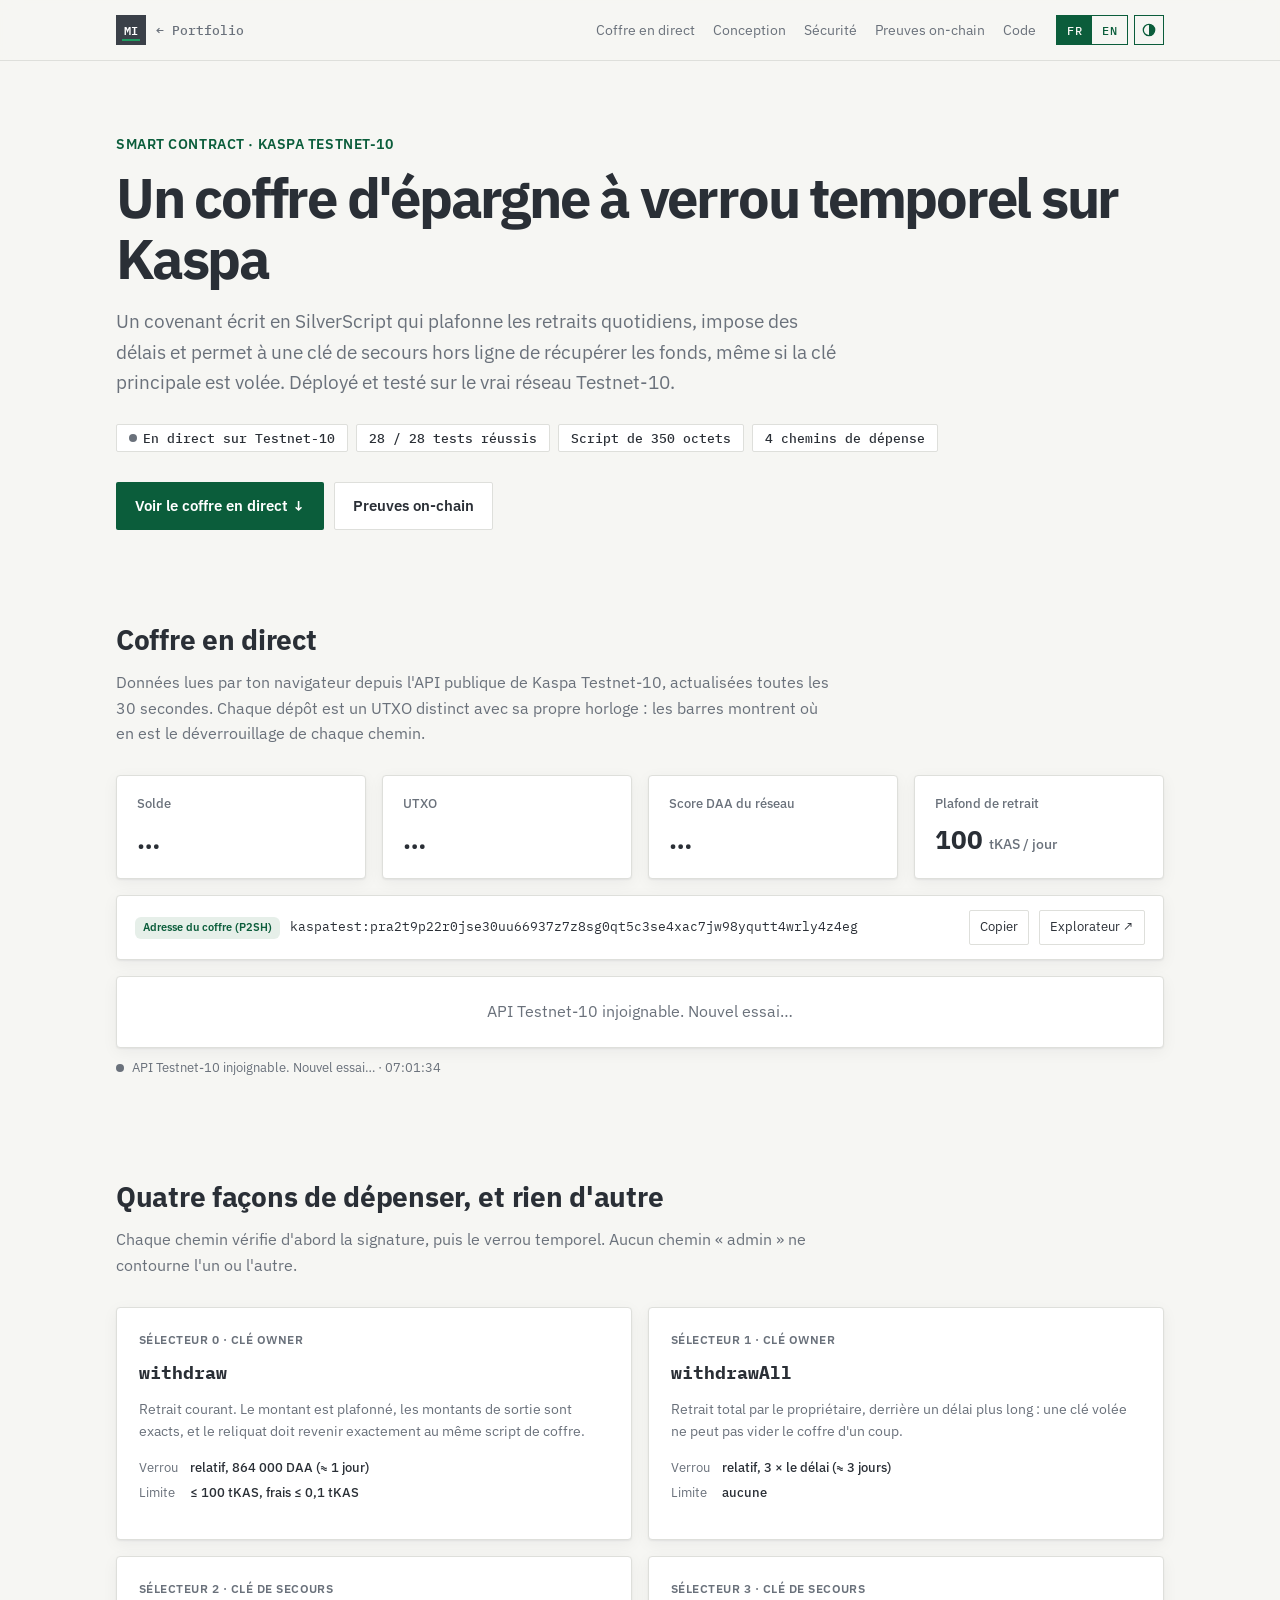
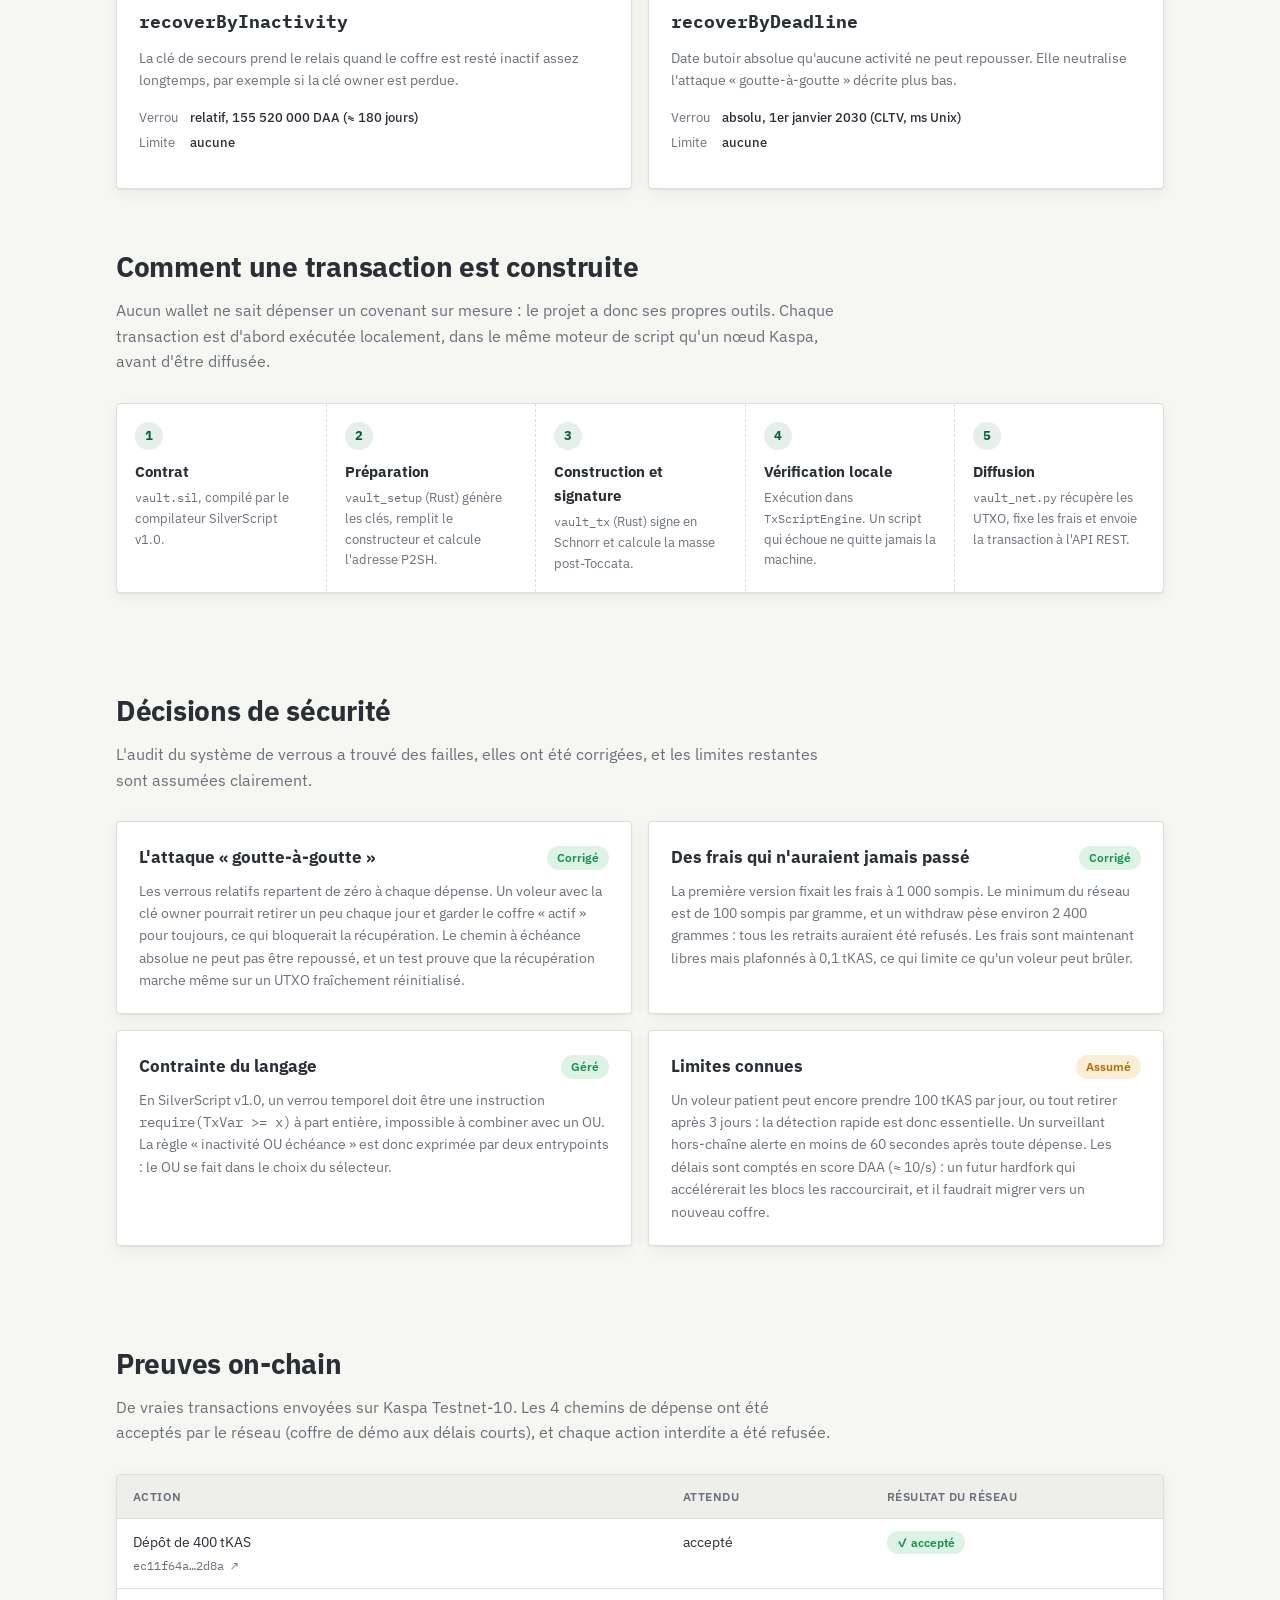
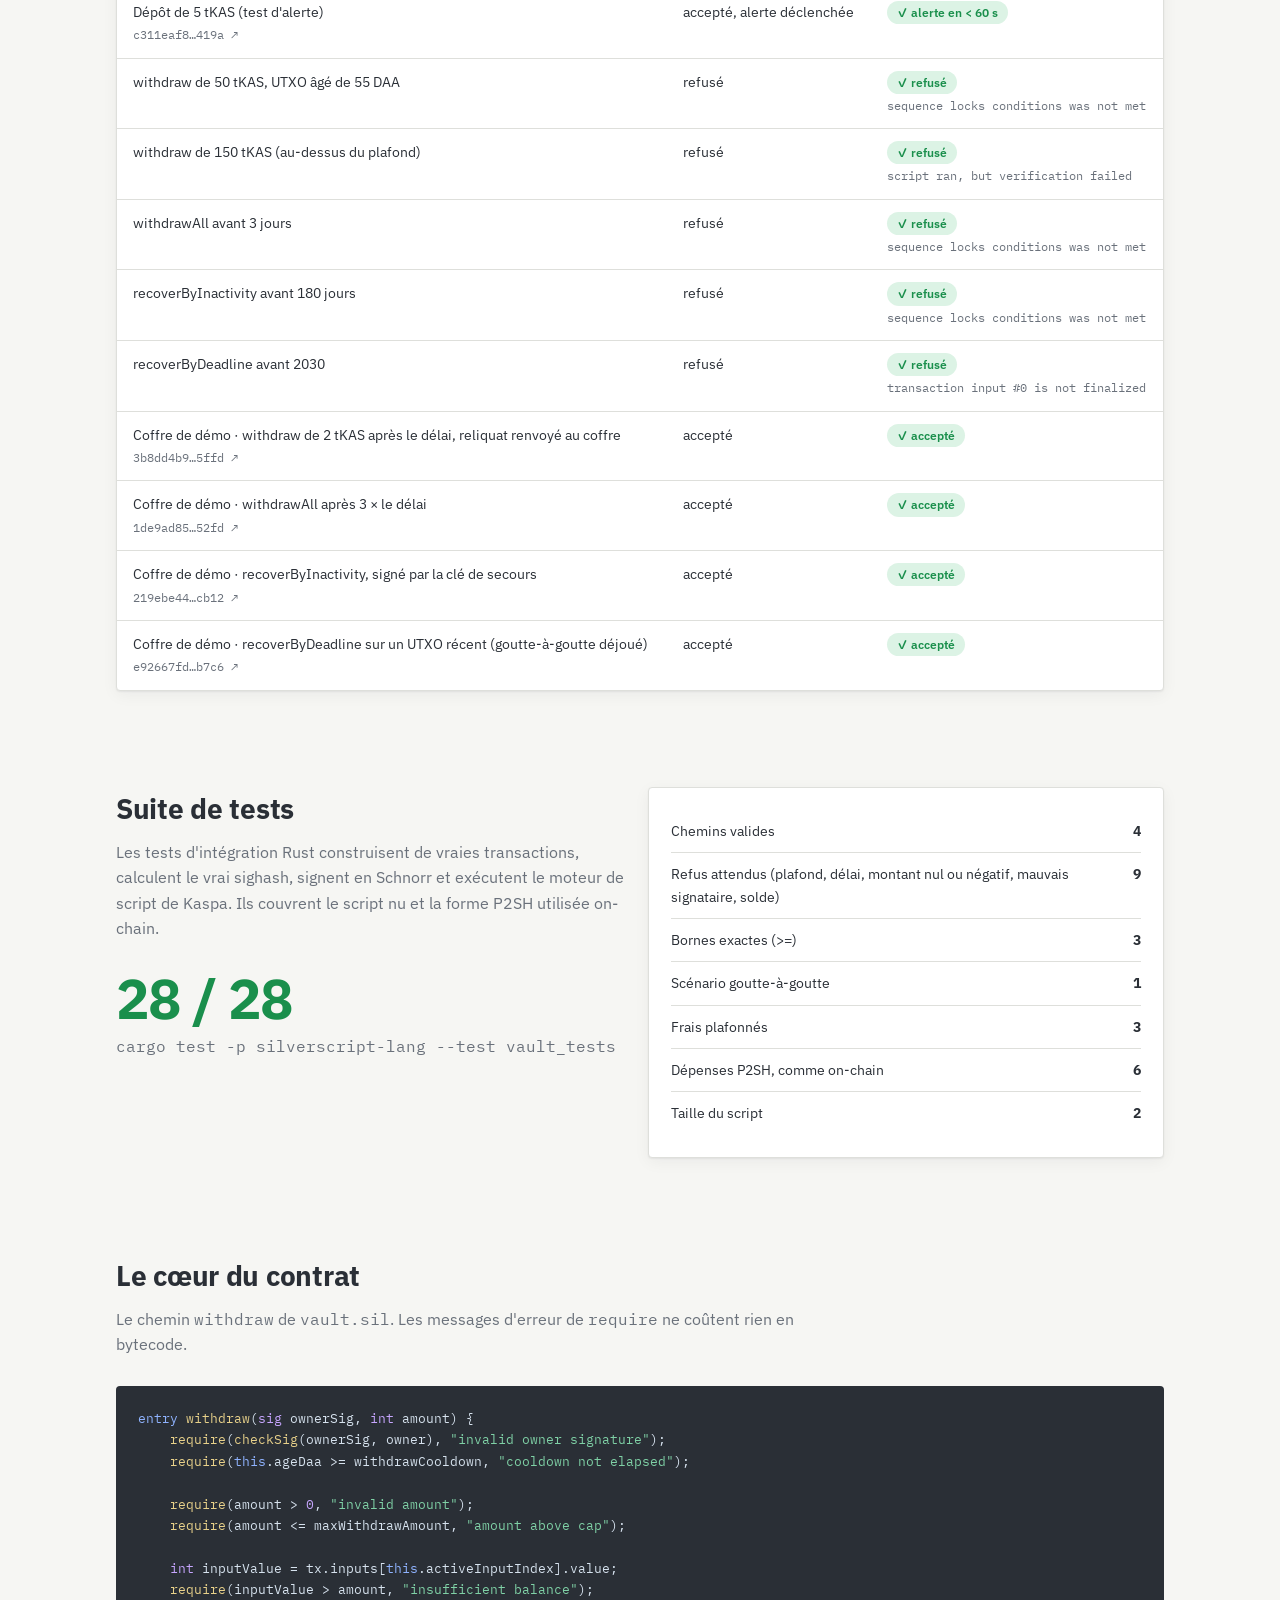
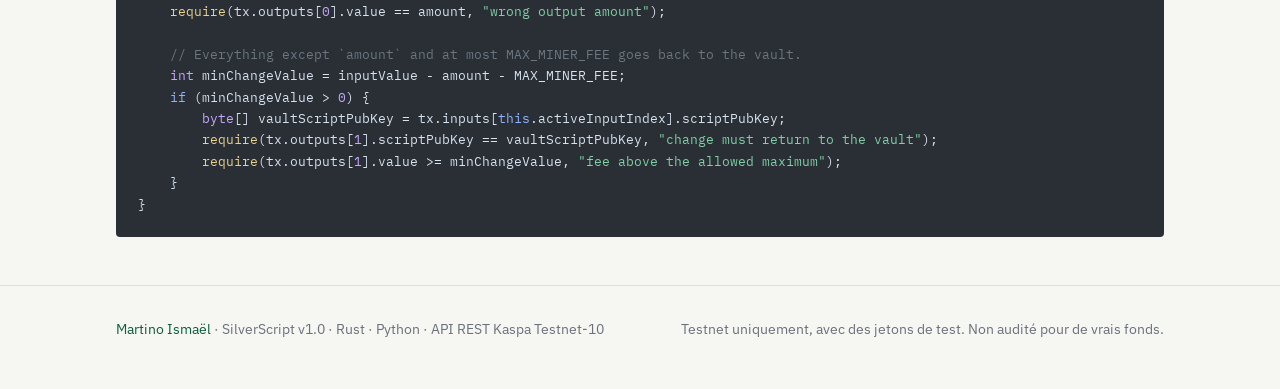
==== projets/kaspa-vault/index.html @ 3b323e24 "Refonte du portfolio : nouveau design, FR/EN, thème clair/sombre, projet Kaspa - Nouvelle identité v" ====
<!doctype html>
<html lang="fr">
<head>
<meta charset="utf-8">
<meta name="viewport" content="width=device-width, initial-scale=1">
<title>Coffre Kaspa à verrou temporel | Martino Ismaël</title>
<meta name="description" content="A time-locked savings vault written in SilverScript, deployed and tested live on Kaspa Testnet-10.">
<link rel="preconnect" href="https://fonts.googleapis.com">
<link rel="preconnect" href="https://fonts.gstatic.com" crossorigin>
<link href="https://fonts.googleapis.com/css2?family=IBM+Plex+Mono:wght@400;500&family=IBM+Plex+Sans:wght@400;500;600;700&display=swap" rel="stylesheet">
<meta name="theme-color" content="#f6f6f3">
<link rel="icon" href="data:image/svg+xml,%3Csvg xmlns='http://www.w3.org/2000/svg' viewBox='0 0 100 100'%3E%3Crect width='100' height='100' fill='%233a4048'/%3E%3Ctext x='50' y='66' font-family='monospace' font-weight='700' font-size='46' fill='%23ffffff' text-anchor='middle'%3EMI%3C/text%3E%3Crect x='22' y='76' width='56' height='6' fill='%234fbf8a'/%3E%3C/svg%3E">
<style>
:root {
  --bg: #f6f6f3;
  --surface: #ffffff;
  --surface-2: #eeeeea;
  --border: #dedfdb;
  --text: #2a2f36;
  --muted: #6a717b;
  --accent: #0b5d3b;
  --accent-soft: #e6efe9;
  --ok: #1a8f4c;
  --ok-soft: #dcf3e5;
  --warn: #b26b00;
  --warn-soft: #fbeed6;
  --bad: #c0392b;
  --bad-soft: #f9e0dd;
  --code-bg: #2a2f36;
  --code-text: #d6e2ee;
  --shadow: 0 1px 2px rgba(16,24,32,.06), 0 4px 16px rgba(16,24,32,.05);
  --radius: 4px;
  color-scheme: light;
}
@media (prefers-color-scheme: dark) {
  :root:not([data-theme="light"]) {
    --bg: #1b1e22;
    --surface: #23272c;
    --surface-2: #2a2f35;
    --border: #33383e;
    --text: #eceae6;
    --muted: #979ea6;
    --accent: #5cc493;
    --accent-soft: #16291f;
    --ok: #4fce85;
    --ok-soft: #133625;
    --warn: #f0b04a;
    --warn-soft: #3a2a10;
    --bad: #f07a6c;
    --bad-soft: #3d1a17;
    --code-bg: #0a0f15;
    --shadow: none;
    color-scheme: dark;
  }
}
:root[data-theme="dark"] {
  --bg: #1b1e22;
  --surface: #23272c;
  --surface-2: #2a2f35;
  --border: #33383e;
  --text: #eceae6;
  --muted: #979ea6;
  --accent: #5cc493;
  --accent-soft: #16291f;
  --ok: #4fce85;
  --ok-soft: #133625;
  --warn: #f0b04a;
  --warn-soft: #3a2a10;
  --bad: #f07a6c;
  --bad-soft: #3d1a17;
  --code-bg: #0a0f15;
  --shadow: none;
  color-scheme: dark;
}

* { box-sizing: border-box; }
html { scroll-behavior: smooth; }
body {
  margin: 0;
  background: var(--bg);
  color: var(--text);
  font: 16px/1.6 "IBM Plex Sans", system-ui, -apple-system, "Segoe UI", sans-serif;
  -webkit-font-smoothing: antialiased;
}
a { color: var(--accent); text-decoration: none; }
a:hover { text-decoration: underline; }
code, pre, .mono { font-family: "IBM Plex Mono", ui-monospace, SFMono-Regular, Menlo, monospace; }
.wrap { max-width: 1080px; margin: 0 auto; padding: 0 16px; }

/* Nav */
nav {
  position: sticky; top: 0; z-index: 10;
  background: color-mix(in srgb, var(--bg) 85%, transparent);
  backdrop-filter: blur(10px);
  border-bottom: 1px solid var(--border);
}
nav .wrap { display: flex; align-items: center; gap: 20px; height: 60px; }
.brand { font-weight: 700; display: flex; align-items: center; gap: 10px; color: var(--text); white-space: nowrap; }
.brand { font-size: 20px; }
.backlink { font: 500 13px "IBM Plex Mono", monospace; color: var(--muted); }
.brand-mark { display: inline-grid; place-items: center; width: 30px; height: 30px; background: #3a4048; color: #fff; font: 600 12px "IBM Plex Mono", monospace; position: relative; }
.brand-mark::after { content: ""; position: absolute; left: 6px; right: 6px; bottom: 4px; height: 2px; background: #1f9d61; }
.navlinks { display: flex; gap: 18px; margin-left: auto; font-size: 14px; }
.navlinks a { color: var(--muted); }
.navlinks a:hover { color: var(--text); text-decoration: none; }
.toggles { display: flex; gap: 6px; }
.btn-ghost {
  border: 1px solid var(--border); background: var(--surface); color: var(--text);
  border-radius: 2px; padding: 6px 10px; font: inherit; font-size: 13px; cursor: pointer;
}
.btn-ghost:hover { border-color: var(--accent); }
.lang-switch { display: inline-flex; border: 1px solid var(--accent); }
.theme-toggle { display: inline-grid; place-items: center; width: 30px; height: 30px; border: 1px solid var(--accent); background: transparent; color: var(--accent); cursor: pointer; }
.theme-toggle:hover { background: var(--accent-soft); }
.lang-switch button { font: 500 12px "IBM Plex Mono", monospace; letter-spacing: .04em; padding: 6px 10px; border: 0; background: transparent; color: var(--accent); cursor: pointer; }
.lang-switch button[aria-pressed="true"] { background: var(--accent); color: var(--bg); }
.lang-switch button:not([aria-pressed="true"]):hover { background: var(--accent-soft); }
@media (max-width: 760px) { .navlinks { display: none; } .toggles { margin-left: auto; } }

/* Hero */
.hero { padding: 72px 0 40px; }
.eyebrow { color: var(--accent); font-weight: 600; font-size: 14px; letter-spacing: .04em; text-transform: uppercase; }
h1, h2, h3, h4, .brand, .stat .value, .bigscore { font-family: "IBM Plex Sans", sans-serif; }
h1 { font-size: clamp(34px, 6vw, 56px); line-height: 1.08; margin: 12px 0 18px; letter-spacing: -.04em; }
.lede { font-size: 19px; color: var(--muted); max-width: 720px; margin: 0; }
.badges { display: flex; flex-wrap: wrap; gap: 8px; margin: 26px 0 30px; }
.badge {
  display: inline-flex; align-items: center; gap: 6px;
  border: 1px solid var(--border); background: var(--surface);
  border-radius: 2px; padding: 5px 12px; font: 500 12.5px "IBM Plex Mono", monospace;
}
.dot { width: 8px; height: 8px; border-radius: 50%; background: var(--muted); }
.dot.live { background: var(--ok); box-shadow: 0 0 0 0 var(--ok); animation: pulse 2s infinite; }
@keyframes pulse { 0% { box-shadow: 0 0 0 0 color-mix(in srgb, var(--ok) 60%, transparent); } 100% { box-shadow: 0 0 0 8px transparent; } }
@media (prefers-reduced-motion: reduce) { .dot.live { animation: none; } html { scroll-behavior: auto; } }
.cta { display: flex; flex-wrap: wrap; gap: 10px; }
.btn {
  display: inline-flex; align-items: center; gap: 8px; border-radius: 2px; padding: 11px 18px;
  font-weight: 600; font-size: 15px; border: 1px solid transparent;
}
.btn.primary { background: var(--accent); color: #fff; }
:root[data-theme="dark"] .btn.primary { color: #06140d; }
@media (prefers-color-scheme: dark) { :root:not([data-theme="light"]) .btn.primary { color: #06140d; } }
.btn.secondary { border-color: var(--border); background: var(--surface); color: var(--text); }
.btn:hover { text-decoration: none; filter: brightness(1.05); }

/* Sections */
section { padding: 48px 0; }
h2 { font-size: 28px; letter-spacing: -.01em; margin: 0 0 8px; }
.sub { color: var(--muted); margin: 0 0 28px; max-width: 720px; }
.card { background: var(--surface); border: 1px solid var(--border); border-radius: var(--radius); box-shadow: var(--shadow); }
.grid { display: grid; gap: 16px; }
.g4 { grid-template-columns: repeat(4, 1fr); }
.g2 { grid-template-columns: repeat(2, 1fr); }
@media (max-width: 900px) { .g4 { grid-template-columns: repeat(2, 1fr); } }
@media (max-width: 600px) { .g4, .g2 { grid-template-columns: 1fr; } }

/* Live */
.stat { padding: 18px 20px; }
.stat .label { color: var(--muted); font-size: 13px; font-weight: 500; }
.stat .value { font-size: 26px; font-weight: 700; margin-top: 4px; font-variant-numeric: tabular-nums; }
.stat .value small { font-size: 14px; color: var(--muted); font-weight: 500; }
.addr {
  display: flex; align-items: center; gap: 10px; flex-wrap: wrap;
  padding: 14px 18px; margin: 16px 0;
}
.addr .mono { font-size: 13px; word-break: break-all; flex: 1 1 320px; }
.status-line { display: flex; align-items: center; gap: 8px; color: var(--muted); font-size: 13px; margin-top: 10px; }
.utxo { padding: 20px; margin-top: 16px; }
.utxo-head { display: flex; justify-content: space-between; gap: 12px; flex-wrap: wrap; margin-bottom: 14px; }
.utxo-head .amt { font-size: 20px; font-weight: 700; }
.utxo-head .id { font-size: 12px; color: var(--muted); word-break: break-all; }
.lock { display: grid; grid-template-columns: 180px 1fr 150px; gap: 12px; align-items: center; padding: 8px 0; border-top: 1px solid var(--border); font-size: 14px; }
.lock:first-of-type { border-top: 0; }
.lock .name { font-weight: 600; }
.lock .name span { display: block; font-weight: 400; color: var(--muted); font-size: 12px; }
.bar { height: 8px; background: var(--surface-2); border-radius: 999px; overflow: hidden; }
.bar > i { display: block; height: 100%; background: var(--accent); border-radius: 999px; transition: width .6s ease; }
.bar > i.done { background: var(--ok); }
.lock .eta { text-align: right; font-variant-numeric: tabular-nums; }
.pill { display: inline-block; font-size: 12px; font-weight: 600; border-radius: 999px; padding: 2px 10px; }
.pill.ok { background: var(--ok-soft); color: var(--ok); }
.pill.wait { background: var(--warn-soft); color: var(--warn); }
.pill.bad { background: var(--bad-soft); color: var(--bad); }
@media (max-width: 640px) {
  .lock { grid-template-columns: 1fr auto; }
  .lock .bar { grid-column: 1 / -1; grid-row: 2; }
}
.empty, .error { padding: 22px; text-align: center; color: var(--muted); }

/* Paths */
.path { padding: 22px; display: flex; flex-direction: column; gap: 10px; }
.path .sel { font-size: 12px; color: var(--muted); font-weight: 600; letter-spacing: .04em; text-transform: uppercase; }
.path h3 { margin: 0; font-size: 18px; font-family: "IBM Plex Mono", monospace; }
.path p { margin: 0; color: var(--muted); font-size: 14px; }
.kv { display: grid; grid-template-columns: auto 1fr; gap: 4px 12px; font-size: 13px; margin-top: 6px; }
.kv dt { color: var(--muted); }
.kv dd { margin: 0; font-weight: 500; }
.tag { display: inline-block; font-size: 11px; font-weight: 600; padding: 2px 8px; border-radius: 6px; background: var(--accent-soft); color: var(--accent); }

/* Flow */
.flow { display: grid; grid-template-columns: repeat(5, 1fr); gap: 0; }
.step { padding: 18px; position: relative; }
.step + .step { border-left: 1px dashed var(--border); }
.step .n { width: 28px; height: 28px; border-radius: 50%; background: var(--accent-soft); color: var(--accent); display: grid; place-items: center; font-weight: 700; font-size: 13px; margin-bottom: 10px; }
.step h4 { margin: 0 0 4px; font-size: 15px; }
.step p { margin: 0; font-size: 13px; color: var(--muted); }
.step code { font-size: 12px; }
@media (max-width: 900px) {
  .flow { grid-template-columns: 1fr; }
  .step + .step { border-left: 0; border-top: 1px dashed var(--border); }
}

/* Security */
.sec { padding: 22px; }
.sec h3 { margin: 0 0 8px; font-size: 17px; display: flex; align-items: center; gap: 8px; }
.sec p { margin: 0; color: var(--muted); font-size: 14px; }
.sec .pill { margin-left: auto; }

/* Evidence */
.tablewrap { overflow-x: auto; }
table { width: 100%; border-collapse: collapse; font-size: 14px; }
th, td { text-align: left; padding: 12px 16px; border-bottom: 1px solid var(--border); vertical-align: top; }
th { color: var(--muted); font-weight: 600; font-size: 12px; text-transform: uppercase; letter-spacing: .04em; background: var(--surface-2); }
tr:last-child td { border-bottom: 0; }
td .mono { font-size: 12px; color: var(--muted); }

/* Tests */
.tests { padding: 22px; }
.testrow { display: grid; grid-template-columns: 1fr auto; gap: 10px; padding: 10px 0; border-top: 1px solid var(--border); font-size: 14px; }
.testrow:first-child { border-top: 0; }
.testrow b { font-variant-numeric: tabular-nums; }
.bigscore { font-size: 56px; font-weight: 700; letter-spacing: -.03em; color: var(--ok); line-height: 1; }

/* Code */
pre {
  margin: 0; background: var(--code-bg); color: var(--code-text); border-radius: var(--radius);
  padding: 22px; overflow-x: auto; font-size: 13px; line-height: 1.65;
}
.k { color: #8fb3ff; } .f { color: #e8d18a; } .s { color: #7fd1a6; } .c { color: #6b7680; } .t { color: #c7a6ff; }

footer { border-top: 1px solid var(--border); padding: 32px 0 48px; color: var(--muted); font-size: 14px; }
footer .wrap { display: flex; justify-content: space-between; gap: 16px; flex-wrap: wrap; }
</style>
</head>
<body>

<nav>
  <div class="wrap">
    <a class="brand" href="../../index.html#projets"><span class="brand-mark" aria-hidden="true">MI</span> <small class="backlink" data-i18n="nav.back">← Portfolio</small></a>
    <div class="navlinks">
      <a href="#live" data-i18n="nav.live">Live vault</a>
      <a href="#design" data-i18n="nav.design">Design</a>
      <a href="#security" data-i18n="nav.security">Security</a>
      <a href="#evidence" data-i18n="nav.evidence">On-chain proof</a>
      <a href="#code" data-i18n="nav.code">Code</a>
    </div>
    <div class="toggles">
      <div class="lang-switch" role="group" aria-label="Langue / Language"><button type="button" data-lang="fr" aria-pressed="true">FR</button><button type="button" data-lang="en" aria-pressed="false">EN</button></div>
      <button class="theme-toggle" id="themeBtn" type="button" aria-label="Thème clair / sombre · Light / dark theme" aria-pressed="false"><svg width="14" height="14" viewBox="0 0 16 16" aria-hidden="true"><circle cx="8" cy="8" r="6.5" fill="none" stroke="currentColor" stroke-width="1.5"/><path d="M8 1.5a6.5 6.5 0 0 1 0 13z" fill="currentColor"/></svg></button>
    </div>
  </div>
</nav>

<header class="hero" id="top">
  <div class="wrap">
    <div class="eyebrow" data-i18n="hero.eyebrow">Smart contract · Kaspa Testnet-10</div>
    <h1 data-i18n="hero.title">A time-locked savings vault on Kaspa</h1>
    <p class="lede" data-i18n="hero.lede">A covenant written in SilverScript that caps daily withdrawals, enforces cooldowns, and gives a cold backup key a way to recover funds, even if the main key is stolen. Deployed and tested against the real Testnet-10 network.</p>
    <div class="badges">
      <span class="badge"><span class="dot live" id="heroDot"></span><span data-i18n="badge.live">Live on Testnet-10</span></span>
      <span class="badge"><span data-i18n="badge.tests">28 / 28 tests passing</span></span>
      <span class="badge"><span data-i18n="badge.size">350-byte script</span></span>
      <span class="badge"><span data-i18n="badge.paths">4 spending paths</span></span>
    </div>
    <div class="cta">
      <a class="btn primary" href="#live" data-i18n="cta.live">See the live vault ↓</a>
      <a class="btn secondary" href="#evidence" data-i18n="cta.proof">On-chain proof</a>
    </div>
  </div>
</header>

<section id="live">
  <div class="wrap">
    <h2 data-i18n="live.title">Live vault</h2>
    <p class="sub" data-i18n="live.sub">Read directly from the Kaspa Testnet-10 public API in your browser, refreshed every 30 seconds. Each deposit is its own UTXO with its own clock: the progress bars show how close each spending path is to unlocking.</p>

    <div class="grid g4">
      <div class="card stat"><div class="label" data-i18n="stat.balance">Balance</div><div class="value" id="sBalance">…</div></div>
      <div class="card stat"><div class="label" data-i18n="stat.utxos">UTXOs</div><div class="value" id="sUtxos">…</div></div>
      <div class="card stat"><div class="label" data-i18n="stat.daa">Network DAA score</div><div class="value" id="sDaa">…</div></div>
      <div class="card stat"><div class="label" data-i18n="stat.cap">Withdraw cap</div><div class="value">100 <small>tKAS / <span data-i18n="unit.day">day</span></small></div></div>
    </div>

    <div class="card addr">
      <span class="tag" data-i18n="addr.tag">Vault address (P2SH)</span>
      <span class="mono" id="vaultAddr"></span>
      <button class="btn-ghost" id="copyBtn" type="button" data-i18n="addr.copy">Copy</button>
      <a class="btn-ghost" id="explorerLink" target="_blank" rel="noopener" data-i18n="addr.explorer">Explorer ↗</a>
    </div>

    <div id="utxoList"></div>
    <div class="status-line"><span class="dot" id="statusDot"></span><span id="statusText">…</span></div>
  </div>
</section>

<section id="design">
  <div class="wrap">
    <h2 data-i18n="paths.title">Four ways to spend, and nothing else</h2>
    <p class="sub" data-i18n="paths.sub">Every path checks its signature first, then its time lock. There is no admin path that skips either one.</p>
    <div class="grid g2">
      <div class="card path">
        <div class="sel"><span data-i18n="sel">selector</span> 0 · <span data-i18n="who.owner">owner key</span></div>
        <h3>withdraw</h3>
        <p data-i18n="p0.desc">Everyday withdrawal. The amount is capped, exact output amounts are enforced, and the change must return to the exact same vault script.</p>
        <dl class="kv">
          <dt data-i18n="kv.lock">Lock</dt><dd><span data-i18n="p0.lock">relative, 864,000 DAA (≈ 1 day)</span></dd>
          <dt data-i18n="kv.limit">Limit</dt><dd><span data-i18n="p0.limit">≤ 100 tKAS, miner fee ≤ 0.1 tKAS</span></dd>
        </dl>
      </div>
      <div class="card path">
        <div class="sel"><span data-i18n="sel">selector</span> 1 · <span data-i18n="who.owner">owner key</span></div>
        <h3>withdrawAll</h3>
        <p data-i18n="p1.desc">Full sweep by the owner, behind a longer guard delay, so a stolen key cannot drain the vault instantly.</p>
        <dl class="kv">
          <dt data-i18n="kv.lock">Lock</dt><dd><span data-i18n="p1.lock">relative, 3 × cooldown (≈ 3 days)</span></dd>
          <dt data-i18n="kv.limit">Limit</dt><dd><span data-i18n="p1.limit">none</span></dd>
        </dl>
      </div>
      <div class="card path">
        <div class="sel"><span data-i18n="sel">selector</span> 2 · <span data-i18n="who.recovery">recovery key</span></div>
        <h3>recoverByInactivity</h3>
        <p data-i18n="p2.desc">The cold backup key takes over once the vault has been idle long enough, which covers a lost owner key.</p>
        <dl class="kv">
          <dt data-i18n="kv.lock">Lock</dt><dd><span data-i18n="p2.lock">relative, 155,520,000 DAA (≈ 180 days)</span></dd>
          <dt data-i18n="kv.limit">Limit</dt><dd><span data-i18n="p1.limit">none</span></dd>
        </dl>
      </div>
      <div class="card path">
        <div class="sel"><span data-i18n="sel">selector</span> 3 · <span data-i18n="who.recovery">recovery key</span></div>
        <h3>recoverByDeadline</h3>
        <p data-i18n="p3.desc">Absolute fallback date that no amount of activity can push back. It closes the "drip" attack described below.</p>
        <dl class="kv">
          <dt data-i18n="kv.lock">Lock</dt><dd><span data-i18n="p3.lock">absolute, 1 Jan 2030 (CLTV, Unix ms)</span></dd>
          <dt data-i18n="kv.limit">Limit</dt><dd><span data-i18n="p1.limit">none</span></dd>
        </dl>
      </div>
    </div>

    <h2 style="margin-top:56px" data-i18n="flow.title">How a transaction is made</h2>
    <p class="sub" data-i18n="flow.sub">No wallet can spend a custom covenant, so the project ships its own tool chain. Every transaction is executed locally in the same script engine as a Kaspa node before it is broadcast.</p>
    <div class="card flow">
      <div class="step"><div class="n">1</div><h4 data-i18n="f1.t">Contract</h4><p data-i18n="f1.d"><code>vault.sil</code>, compiled by the SilverScript v1.0 compiler.</p></div>
      <div class="step"><div class="n">2</div><h4 data-i18n="f2.t">Setup</h4><p data-i18n="f2.d"><code>vault_setup</code> (Rust) generates keys, fills the constructor, and derives the P2SH address.</p></div>
      <div class="step"><div class="n">3</div><h4 data-i18n="f3.t">Build &amp; sign</h4><p data-i18n="f3.d"><code>vault_tx</code> (Rust) signs with Schnorr and computes the post-Toccata mass.</p></div>
      <div class="step"><div class="n">4</div><h4 data-i18n="f4.t">Local check</h4><p data-i18n="f4.d">Runs in <code>TxScriptEngine</code>. A failing script never leaves the machine.</p></div>
      <div class="step"><div class="n">5</div><h4 data-i18n="f5.t">Broadcast</h4><p data-i18n="f5.d"><code>vault_net.py</code> fetches UTXOs, sets the fee, and submits to the REST API.</p></div>
    </div>
  </div>
</section>

<section id="security">
  <div class="wrap">
    <h2 data-i18n="sec.title">Security decisions</h2>
    <p class="sub" data-i18n="sec.sub">An audit of the time-lock design found issues and fixed them, and the limits that remain are stated plainly.</p>
    <div class="grid g2">
      <div class="card sec">
        <h3><span data-i18n="s1.t">The "drip" attack</span> <span class="pill ok" data-i18n="pill.fixed">Fixed</span></h3>
        <p data-i18n="s1.d">Relative locks reset on every spend. A thief with the owner key could withdraw a little every day and keep the vault "active" forever, which would block recovery. The absolute-deadline path cannot be pushed back, and a test proves recovery still works on a freshly reset UTXO.</p>
      </div>
      <div class="card sec">
        <h3><span data-i18n="s2.t">Fee that would never relay</span> <span class="pill ok" data-i18n="pill.fixed">Fixed</span></h3>
        <p data-i18n="s2.d">The first version hard-coded a 1,000-sompi fee. The network minimum is 100 sompi per gram, and a withdraw weighs about 2,400 grams, so every withdraw would have been rejected. Fees are now free but capped at 0.1 tKAS, which bounds what a thief can burn.</p>
      </div>
      <div class="card sec">
        <h3><span data-i18n="s3.t">Language constraint</span> <span class="pill ok" data-i18n="pill.handled">Handled</span></h3>
        <p data-i18n="s3.d">In SilverScript v1.0, a time lock must be its own <code>require(TxVar &gt;= x)</code> statement and cannot be OR-ed. The "inactivity OR deadline" rule is therefore expressed as two entrypoints, and the OR happens in the choice of selector.</p>
      </div>
      <div class="card sec">
        <h3><span data-i18n="s4.t">Known limits</span> <span class="pill wait" data-i18n="pill.accepted">Accepted</span></h3>
        <p data-i18n="s4.d">A patient thief can still take 100 tKAS a day or sweep after 3 days, so fast detection matters. An off-chain watcher raises an alert within 60 seconds of any spend. Delays are counted in DAA score (≈ 10/s), so a future block-rate hard fork would shorten them and require migrating to a new vault.</p>
      </div>
    </div>
  </div>
</section>

<section id="evidence">
  <div class="wrap">
    <h2 data-i18n="ev.title">On-chain proof</h2>
    <p class="sub" data-i18n="ev.sub">Real transactions sent to Kaspa Testnet-10. The rejections matter as much as the successes: they show the network enforcing the vault's rules.</p>
    <div class="card tablewrap">
      <table>
        <thead><tr><th data-i18n="ev.h1">Action</th><th data-i18n="ev.h2">Expected</th><th data-i18n="ev.h3">Network result</th></tr></thead>
        <tbody>
          <tr>
            <td><span data-i18n="ev.r1">Deposit 400 tKAS</span><br><a class="mono" target="_blank" rel="noopener" href="https://tn10.kaspa.stream/transactions/ec11f64aa94d8c7813d575d168cc4efb88f19963708c9d517f74e6628e422d8a">ec11f64a…2d8a ↗</a></td>
            <td data-i18n="ev.accepted">accepted</td>
            <td><span class="pill ok">✓ <span data-i18n="ev.accepted">accepted</span></span></td>
          </tr>
          <tr>
            <td><span data-i18n="ev.r2">Deposit 5 tKAS (alert test)</span><br><a class="mono" target="_blank" rel="noopener" href="https://tn10.kaspa.stream/transactions/c311eaf8030863996c4b094787572b348140c1566d546dbbd45d5fa71084419a">c311eaf8…419a ↗</a></td>
            <td data-i18n="ev.accepted2">accepted, alert fired</td>
            <td><span class="pill ok">✓ <span data-i18n="ev.alert">alert in &lt; 60 s</span></span></td>
          </tr>
          <tr>
            <td data-i18n="ev.r3">withdraw 50 tKAS, UTXO 55 DAA old</td>
            <td data-i18n="ev.rejected">rejected</td>
            <td><span class="pill ok">✓ <span data-i18n="ev.rejected">rejected</span></span><br><span class="mono">sequence locks conditions was not met</span></td>
          </tr>
          <tr>
            <td data-i18n="ev.r4">withdraw 150 tKAS (over the cap)</td>
            <td data-i18n="ev.rejected">rejected</td>
            <td><span class="pill ok">✓ <span data-i18n="ev.rejected">rejected</span></span><br><span class="mono">script ran, but verification failed</span></td>
          </tr>
          <tr>
            <td data-i18n="ev.r5">withdrawAll before 3 days</td>
            <td data-i18n="ev.rejected">rejected</td>
            <td><span class="pill ok">✓ <span data-i18n="ev.rejected">rejected</span></span><br><span class="mono">sequence locks conditions was not met</span></td>
          </tr>
          <tr>
            <td data-i18n="ev.r6">recoverByInactivity before 180 days</td>
            <td data-i18n="ev.rejected">rejected</td>
            <td><span class="pill ok">✓ <span data-i18n="ev.rejected">rejected</span></span><br><span class="mono">sequence locks conditions was not met</span></td>
          </tr>
          <tr>
            <td data-i18n="ev.r7">recoverByDeadline before 2030</td>
            <td data-i18n="ev.rejected">rejected</td>
            <td><span class="pill ok">✓ <span data-i18n="ev.rejected">rejected</span></span><br><span class="mono">transaction input #0 is not finalized</span></td>
          </tr>
          <tr>
            <td><span data-i18n="ev.d1"></span><br><a class="mono" target="_blank" rel="noopener" href="https://tn10.kaspa.stream/transactions/3b8dd4b924e9986e83d181aa0c7beeaf778a07c18ac20a4abc00cf1a767a5ffd">3b8dd4b9…5ffd ↗</a></td>
            <td data-i18n="ev.accepted">accepted</td>
            <td><span class="pill ok">✓ <span data-i18n="ev.accepted">accepted</span></span></td>
          </tr>
          <tr>
            <td><span data-i18n="ev.d2"></span><br><a class="mono" target="_blank" rel="noopener" href="https://tn10.kaspa.stream/transactions/1de9ad851851e99c75f1a7bb489a35fcb44cbff56b322624d030e33cb1af52fd">1de9ad85…52fd ↗</a></td>
            <td data-i18n="ev.accepted">accepted</td>
            <td><span class="pill ok">✓ <span data-i18n="ev.accepted">accepted</span></span></td>
          </tr>
          <tr>
            <td><span data-i18n="ev.d3"></span><br><a class="mono" target="_blank" rel="noopener" href="https://tn10.kaspa.stream/transactions/219ebe44008cd37c73c9e579e284e402f9afa110088d30c1fc9d5a630c32cb12">219ebe44…cb12 ↗</a></td>
            <td data-i18n="ev.accepted">accepted</td>
            <td><span class="pill ok">✓ <span data-i18n="ev.accepted">accepted</span></span></td>
          </tr>
          <tr>
            <td><span data-i18n="ev.d4"></span><br><a class="mono" target="_blank" rel="noopener" href="https://tn10.kaspa.stream/transactions/e92667fd9a7eb4cb2d682f039897c1548f51433ff75932c0f9bbf3d31a68b7c6">e92667fd…b7c6 ↗</a></td>
            <td data-i18n="ev.accepted">accepted</td>
            <td><span class="pill ok">✓ <span data-i18n="ev.accepted">accepted</span></span></td>
          </tr>
        </tbody>
      </table>
    </div>
  </div>
</section>

<section id="tests">
  <div class="wrap">
    <div class="grid g2">
      <div>
        <h2 data-i18n="t.title">Test suite</h2>
        <p class="sub" data-i18n="t.sub">Rust integration tests build real transactions, compute the real sighash, sign with Schnorr, and run Kaspa's script engine. They cover both the bare script and the P2SH form used on-chain.</p>
        <div class="bigscore">28 / 28</div>
        <p class="sub" style="margin-top:8px"><code>cargo test -p silverscript-lang --test vault_tests</code></p>
      </div>
      <div class="card tests">
        <div class="testrow"><span data-i18n="t.r1">Valid paths</span><b>4</b></div>
        <div class="testrow"><span data-i18n="t.r2">Expected rejections (cap, cooldown, zero/negative amount, wrong signer, balance)</span><b>9</b></div>
        <div class="testrow"><span data-i18n="t.r3">Exact boundaries (&gt;=)</span><b>3</b></div>
        <div class="testrow"><span data-i18n="t.r4">Drip-attack scenario</span><b>1</b></div>
        <div class="testrow"><span data-i18n="t.r5">Capped miner fee</span><b>3</b></div>
        <div class="testrow"><span data-i18n="t.r6">P2SH spends, as on-chain</span><b>6</b></div>
        <div class="testrow"><span data-i18n="t.r7">Script size</span><b>2</b></div>
      </div>
    </div>
  </div>
</section>

<section id="code">
  <div class="wrap">
    <h2 data-i18n="c.title">The core of the contract</h2>
    <p class="sub" data-i18n="c.sub">The <code>withdraw</code> path from <code>vault.sil</code>. Error messages in <code>require</code> cost nothing in bytecode.</p>
<pre><span class="k">entry</span> <span class="f">withdraw</span>(<span class="t">sig</span> ownerSig, <span class="t">int</span> amount) {
    <span class="f">require</span>(<span class="f">checkSig</span>(ownerSig, owner), <span class="s">"invalid owner signature"</span>);
    <span class="f">require</span>(<span class="k">this</span>.ageDaa &gt;= withdrawCooldown, <span class="s">"cooldown not elapsed"</span>);

    <span class="f">require</span>(amount &gt; <span class="t">0</span>, <span class="s">"invalid amount"</span>);
    <span class="f">require</span>(amount &lt;= maxWithdrawAmount, <span class="s">"amount above cap"</span>);

    <span class="t">int</span> inputValue = tx.inputs[<span class="k">this</span>.activeInputIndex].value;
    <span class="f">require</span>(inputValue &gt; amount, <span class="s">"insufficient balance"</span>);
    <span class="f">require</span>(tx.outputs[<span class="t">0</span>].value == amount, <span class="s">"wrong output amount"</span>);

    <span class="c">// Everything except `amount` and at most MAX_MINER_FEE goes back to the vault.</span>
    <span class="t">int</span> minChangeValue = inputValue - amount - MAX_MINER_FEE;
    <span class="k">if</span> (minChangeValue &gt; <span class="t">0</span>) {
        <span class="t">byte</span>[] vaultScriptPubKey = tx.inputs[<span class="k">this</span>.activeInputIndex].scriptPubKey;
        <span class="f">require</span>(tx.outputs[<span class="t">1</span>].scriptPubKey == vaultScriptPubKey, <span class="s">"change must return to the vault"</span>);
        <span class="f">require</span>(tx.outputs[<span class="t">1</span>].value &gt;= minChangeValue, <span class="s">"fee above the allowed maximum"</span>);
    }
}</pre>
  </div>
</section>

<footer>
  <div class="wrap">
    <span><a href="../../index.html">Martino Ismaël</a> · <span data-i18n="foot.stack">SilverScript v1.0 · Rust · Python · Kaspa Testnet-10 REST API</span></span>
    <span data-i18n="foot.note">Testnet only, with test coins. Not audited for real funds.</span>
  </div>
</footer>

<script>
(() => {
  // ---- Vault parameters (must match ctor.json) ----
  const VAULT = "kaspatest:pra2t9p22r0jse30uu66937z7z8sg0qt5c3se4xac7jw98yqutt4wrly4z4eg";
  const API = "https://api-tn10.kaspa.org";
  const EXPLORER = "https://tn10.kaspa.stream";
  const SOMPI = 1e8;
  const DAA_PER_SEC = 10;
  const LOCKS = [
    { key: "withdraw", daa: 864000 },
    { key: "withdrawAll", daa: 864000 * 3 },
    { key: "recoverByInactivity", daa: 155520000 },
  ];
  const DEADLINE_MS = 1893456000000; // 2030-01-01T00:00:00Z
  const REFRESH_MS = 30000;

  const I18N = {
    en: {
      "nav.back": "← Portfolio", "nav.live": "Live vault", "nav.design": "Design", "nav.security": "Security", "nav.evidence": "On-chain proof", "nav.code": "Code",
      "hero.eyebrow": "Smart contract · Kaspa Testnet-10",
      "hero.title": "A time-locked savings vault on Kaspa",
      "hero.lede": "A covenant written in SilverScript that caps daily withdrawals, enforces cooldowns, and gives a cold backup key a way to recover funds, even if the main key is stolen. Deployed and tested against the real Testnet-10 network.",
      "badge.live": "Live on Testnet-10", "badge.tests": "28 / 28 tests passing", "badge.size": "350-byte script", "badge.paths": "4 spending paths",
      "cta.live": "See the live vault ↓", "cta.proof": "On-chain proof",
      "live.title": "Live vault",
      "live.sub": "Read directly from the Kaspa Testnet-10 public API in your browser, refreshed every 30 seconds. Each deposit is its own UTXO with its own clock: the progress bars show how close each spending path is to unlocking.",
      "stat.balance": "Balance", "stat.utxos": "UTXOs", "stat.daa": "Network DAA score", "stat.cap": "Withdraw cap", "unit.day": "day",
      "addr.tag": "Vault address (P2SH)", "addr.copy": "Copy", "addr.copied": "Copied", "addr.explorer": "Explorer ↗",
      "paths.title": "Four ways to spend, and nothing else",
      "paths.sub": "Every path checks its signature first, then its time lock. There is no admin path that skips either one.",
      "sel": "selector", "who.owner": "owner key", "who.recovery": "recovery key", "kv.lock": "Lock", "kv.limit": "Limit",
      "p0.desc": "Everyday withdrawal. The amount is capped, exact output amounts are enforced, and the change must return to the exact same vault script.",
      "p0.lock": "relative, 864,000 DAA (≈ 1 day)", "p0.limit": "≤ 100 tKAS, miner fee ≤ 0.1 tKAS",
      "p1.desc": "Full sweep by the owner, behind a longer guard delay, so a stolen key cannot drain the vault instantly.",
      "p1.lock": "relative, 3 × cooldown (≈ 3 days)", "p1.limit": "none",
      "p2.desc": "The cold backup key takes over once the vault has been idle long enough, which covers a lost owner key.",
      "p2.lock": "relative, 155,520,000 DAA (≈ 180 days)",
      "p3.desc": "Absolute fallback date that no amount of activity can push back. It closes the \"drip\" attack described below.",
      "p3.lock": "absolute, 1 Jan 2030 (CLTV, Unix ms)",
      "flow.title": "How a transaction is made",
      "flow.sub": "No wallet can spend a custom covenant, so the project ships its own tool chain. Every transaction is executed locally in the same script engine as a Kaspa node before it is broadcast.",
      "f1.t": "Contract", "f1.d": "<code>vault.sil</code>, compiled by the SilverScript v1.0 compiler.",
      "f2.t": "Setup", "f2.d": "<code>vault_setup</code> (Rust) generates keys, fills the constructor, and derives the P2SH address.",
      "f3.t": "Build &amp; sign", "f3.d": "<code>vault_tx</code> (Rust) signs with Schnorr and computes the post-Toccata mass.",
      "f4.t": "Local check", "f4.d": "Runs in <code>TxScriptEngine</code>. A failing script never leaves the machine.",
      "f5.t": "Broadcast", "f5.d": "<code>vault_net.py</code> fetches UTXOs, sets the fee, and submits to the REST API.",
      "sec.title": "Security decisions",
      "sec.sub": "An audit of the time-lock design found issues and fixed them, and the limits that remain are stated plainly.",
      "pill.fixed": "Fixed", "pill.handled": "Handled", "pill.accepted": "Accepted",
      "s1.t": "The \"drip\" attack",
      "s1.d": "Relative locks reset on every spend. A thief with the owner key could withdraw a little every day and keep the vault \"active\" forever, which would block recovery. The absolute-deadline path cannot be pushed back, and a test proves recovery still works on a freshly reset UTXO.",
      "s2.t": "Fee that would never relay",
      "s2.d": "The first version hard-coded a 1,000-sompi fee. The network minimum is 100 sompi per gram, and a withdraw weighs about 2,400 grams, so every withdraw would have been rejected. Fees are now free but capped at 0.1 tKAS, which bounds what a thief can burn.",
      "s3.t": "Language constraint",
      "s3.d": "In SilverScript v1.0, a time lock must be its own <code>require(TxVar &gt;= x)</code> statement and cannot be OR-ed. The \"inactivity OR deadline\" rule is therefore expressed as two entrypoints, and the OR happens in the choice of selector.",
      "s4.t": "Known limits",
      "s4.d": "A patient thief can still take 100 tKAS a day or sweep after 3 days, so fast detection matters. An off-chain watcher raises an alert within 60 seconds of any spend. Delays are counted in DAA score (≈ 10/s), so a future block-rate hard fork would shorten them and require migrating to a new vault.",
      "ev.title": "On-chain proof",
      "ev.sub": "Real transactions sent to Kaspa Testnet-10. All four spending paths were accepted by the network, using a demo vault with short delays, and every forbidden action was rejected.",
      "ev.h1": "Action", "ev.h2": "Expected", "ev.h3": "Network result",
      "ev.r1": "Deposit 400 tKAS", "ev.r2": "Deposit 5 tKAS (alert test)", "ev.accepted": "accepted", "ev.accepted2": "accepted, alert fired",
      "ev.alert": "alert in &lt; 60 s", "ev.rejected": "rejected",
      "ev.r3": "withdraw 50 tKAS, UTXO 55 DAA old", "ev.r4": "withdraw 150 tKAS (over the cap)", "ev.r5": "withdrawAll before 3 days",
      "ev.r6": "recoverByInactivity before 180 days", "ev.r7": "recoverByDeadline before 2030", "ev.r8": "withdraw 50 tKAS after 1 day",
      "ev.scheduled": "⏳ scheduled",
      "ev.d1": "Demo vault · withdraw 2 tKAS after the cooldown, change back to the vault",
      "ev.d2": "Demo vault · withdrawAll after 3 × cooldown",
      "ev.d3": "Demo vault · recoverByInactivity, signed by the backup key",
      "ev.d4": "Demo vault · recoverByDeadline on a fresh UTXO (drip attack defeated)",
      "t.title": "Test suite",
      "t.sub": "Rust integration tests build real transactions, compute the real sighash, sign with Schnorr, and run Kaspa's script engine. They cover both the bare script and the P2SH form used on-chain.",
      "t.r1": "Valid paths", "t.r2": "Expected rejections (cap, cooldown, zero/negative amount, wrong signer, balance)", "t.r3": "Exact boundaries (&gt;=)",
      "t.r4": "Drip-attack scenario", "t.r5": "Capped miner fee", "t.r6": "P2SH spends, as on-chain", "t.r7": "Script size",
      "c.title": "The core of the contract",
      "c.sub": "The <code>withdraw</code> path from <code>vault.sil</code>. Error messages in <code>require</code> cost nothing in bytecode.",
      "foot.stack": "SilverScript v1.0 · Rust · Python · Kaspa Testnet-10 REST API",
      "foot.note": "Testnet only, with test coins. Not audited for real funds.",
      // dynamic
      "lock.withdraw": "withdraw", "lock.withdrawAll": "withdrawAll", "lock.recoverByInactivity": "recoverByInactivity", "lock.recoverByDeadline": "recoverByDeadline",
      "lock.sub.withdraw": "≈ 1 day", "lock.sub.withdrawAll": "≈ 3 days", "lock.sub.recoverByInactivity": "≈ 180 days", "lock.sub.recoverByDeadline": "1 Jan 2030",
      "state.open": "unlocked", "state.in": "in", "age": "age", "empty": "The vault is empty right now.",
      "status.ok": "Updated", "status.err": "Could not reach the Testnet-10 API. Retrying…", "status.loading": "Loading…",
      "d": "d", "h": "h", "m": "min",
    },
    fr: {
      "nav.back": "← Portfolio", "nav.live": "Coffre en direct", "nav.design": "Conception", "nav.security": "Sécurité", "nav.evidence": "Preuves on-chain", "nav.code": "Code",
      "hero.eyebrow": "Smart contract · Kaspa Testnet-10",
      "hero.title": "Un coffre d'épargne à verrou temporel sur Kaspa",
      "hero.lede": "Un covenant écrit en SilverScript qui plafonne les retraits quotidiens, impose des délais et permet à une clé de secours hors ligne de récupérer les fonds, même si la clé principale est volée. Déployé et testé sur le vrai réseau Testnet-10.",
      "badge.live": "En direct sur Testnet-10", "badge.tests": "28 / 28 tests réussis", "badge.size": "Script de 350 octets", "badge.paths": "4 chemins de dépense",
      "cta.live": "Voir le coffre en direct ↓", "cta.proof": "Preuves on-chain",
      "live.title": "Coffre en direct",
      "live.sub": "Données lues par ton navigateur depuis l'API publique de Kaspa Testnet-10, actualisées toutes les 30 secondes. Chaque dépôt est un UTXO distinct avec sa propre horloge : les barres montrent où en est le déverrouillage de chaque chemin.",
      "stat.balance": "Solde", "stat.utxos": "UTXO", "stat.daa": "Score DAA du réseau", "stat.cap": "Plafond de retrait", "unit.day": "jour",
      "addr.tag": "Adresse du coffre (P2SH)", "addr.copy": "Copier", "addr.copied": "Copié", "addr.explorer": "Explorateur ↗",
      "paths.title": "Quatre façons de dépenser, et rien d'autre",
      "paths.sub": "Chaque chemin vérifie d'abord la signature, puis le verrou temporel. Aucun chemin « admin » ne contourne l'un ou l'autre.",
      "sel": "sélecteur", "who.owner": "clé owner", "who.recovery": "clé de secours", "kv.lock": "Verrou", "kv.limit": "Limite",
      "p0.desc": "Retrait courant. Le montant est plafonné, les montants de sortie sont exacts, et le reliquat doit revenir exactement au même script de coffre.",
      "p0.lock": "relatif, 864 000 DAA (≈ 1 jour)", "p0.limit": "≤ 100 tKAS, frais ≤ 0,1 tKAS",
      "p1.desc": "Retrait total par le propriétaire, derrière un délai plus long : une clé volée ne peut pas vider le coffre d'un coup.",
      "p1.lock": "relatif, 3 × le délai (≈ 3 jours)", "p1.limit": "aucune",
      "p2.desc": "La clé de secours prend le relais quand le coffre est resté inactif assez longtemps, par exemple si la clé owner est perdue.",
      "p2.lock": "relatif, 155 520 000 DAA (≈ 180 jours)",
      "p3.desc": "Date butoir absolue qu'aucune activité ne peut repousser. Elle neutralise l'attaque « goutte-à-goutte » décrite plus bas.",
      "p3.lock": "absolu, 1er janvier 2030 (CLTV, ms Unix)",
      "flow.title": "Comment une transaction est construite",
      "flow.sub": "Aucun wallet ne sait dépenser un covenant sur mesure : le projet a donc ses propres outils. Chaque transaction est d'abord exécutée localement, dans le même moteur de script qu'un nœud Kaspa, avant d'être diffusée.",
      "f1.t": "Contrat", "f1.d": "<code>vault.sil</code>, compilé par le compilateur SilverScript v1.0.",
      "f2.t": "Préparation", "f2.d": "<code>vault_setup</code> (Rust) génère les clés, remplit le constructeur et calcule l'adresse P2SH.",
      "f3.t": "Construction et signature", "f3.d": "<code>vault_tx</code> (Rust) signe en Schnorr et calcule la masse post-Toccata.",
      "f4.t": "Vérification locale", "f4.d": "Exécution dans <code>TxScriptEngine</code>. Un script qui échoue ne quitte jamais la machine.",
      "f5.t": "Diffusion", "f5.d": "<code>vault_net.py</code> récupère les UTXO, fixe les frais et envoie la transaction à l'API REST.",
      "sec.title": "Décisions de sécurité",
      "sec.sub": "L'audit du système de verrous a trouvé des failles, elles ont été corrigées, et les limites restantes sont assumées clairement.",
      "pill.fixed": "Corrigé", "pill.handled": "Géré", "pill.accepted": "Assumé",
      "s1.t": "L'attaque « goutte-à-goutte »",
      "s1.d": "Les verrous relatifs repartent de zéro à chaque dépense. Un voleur avec la clé owner pourrait retirer un peu chaque jour et garder le coffre « actif » pour toujours, ce qui bloquerait la récupération. Le chemin à échéance absolue ne peut pas être repoussé, et un test prouve que la récupération marche même sur un UTXO fraîchement réinitialisé.",
      "s2.t": "Des frais qui n'auraient jamais passé",
      "s2.d": "La première version fixait les frais à 1 000 sompis. Le minimum du réseau est de 100 sompis par gramme, et un withdraw pèse environ 2 400 grammes : tous les retraits auraient été refusés. Les frais sont maintenant libres mais plafonnés à 0,1 tKAS, ce qui limite ce qu'un voleur peut brûler.",
      "s3.t": "Contrainte du langage",
      "s3.d": "En SilverScript v1.0, un verrou temporel doit être une instruction <code>require(TxVar &gt;= x)</code> à part entière, impossible à combiner avec un OU. La règle « inactivité OU échéance » est donc exprimée par deux entrypoints : le OU se fait dans le choix du sélecteur.",
      "s4.t": "Limites connues",
      "s4.d": "Un voleur patient peut encore prendre 100 tKAS par jour, ou tout retirer après 3 jours : la détection rapide est donc essentielle. Un surveillant hors-chaîne alerte en moins de 60 secondes après toute dépense. Les délais sont comptés en score DAA (≈ 10/s) : un futur hardfork qui accélérerait les blocs les raccourcirait, et il faudrait migrer vers un nouveau coffre.",
      "ev.title": "Preuves on-chain",
      "ev.sub": "De vraies transactions envoyées sur Kaspa Testnet-10. Les 4 chemins de dépense ont été acceptés par le réseau (coffre de démo aux délais courts), et chaque action interdite a été refusée.",
      "ev.h1": "Action", "ev.h2": "Attendu", "ev.h3": "Résultat du réseau",
      "ev.r1": "Dépôt de 400 tKAS", "ev.r2": "Dépôt de 5 tKAS (test d'alerte)", "ev.accepted": "accepté", "ev.accepted2": "accepté, alerte déclenchée",
      "ev.alert": "alerte en &lt; 60 s", "ev.rejected": "refusé",
      "ev.r3": "withdraw de 50 tKAS, UTXO âgé de 55 DAA", "ev.r4": "withdraw de 150 tKAS (au-dessus du plafond)", "ev.r5": "withdrawAll avant 3 jours",
      "ev.r6": "recoverByInactivity avant 180 jours", "ev.r7": "recoverByDeadline avant 2030", "ev.r8": "withdraw de 50 tKAS après 1 jour",
      "ev.scheduled": "⏳ programmé",
      "ev.d1": "Coffre de démo · withdraw de 2 tKAS après le délai, reliquat renvoyé au coffre",
      "ev.d2": "Coffre de démo · withdrawAll après 3 × le délai",
      "ev.d3": "Coffre de démo · recoverByInactivity, signé par la clé de secours",
      "ev.d4": "Coffre de démo · recoverByDeadline sur un UTXO récent (goutte-à-goutte déjoué)",
      "t.title": "Suite de tests",
      "t.sub": "Les tests d'intégration Rust construisent de vraies transactions, calculent le vrai sighash, signent en Schnorr et exécutent le moteur de script de Kaspa. Ils couvrent le script nu et la forme P2SH utilisée on-chain.",
      "t.r1": "Chemins valides", "t.r2": "Refus attendus (plafond, délai, montant nul ou négatif, mauvais signataire, solde)", "t.r3": "Bornes exactes (&gt;=)",
      "t.r4": "Scénario goutte-à-goutte", "t.r5": "Frais plafonnés", "t.r6": "Dépenses P2SH, comme on-chain", "t.r7": "Taille du script",
      "c.title": "Le cœur du contrat",
      "c.sub": "Le chemin <code>withdraw</code> de <code>vault.sil</code>. Les messages d'erreur de <code>require</code> ne coûtent rien en bytecode.",
      "foot.stack": "SilverScript v1.0 · Rust · Python · API REST Kaspa Testnet-10",
      "foot.note": "Testnet uniquement, avec des jetons de test. Non audité pour de vrais fonds.",
      "lock.withdraw": "withdraw", "lock.withdrawAll": "withdrawAll", "lock.recoverByInactivity": "recoverByInactivity", "lock.recoverByDeadline": "recoverByDeadline",
      "lock.sub.withdraw": "≈ 1 jour", "lock.sub.withdrawAll": "≈ 3 jours", "lock.sub.recoverByInactivity": "≈ 180 jours", "lock.sub.recoverByDeadline": "1er janv. 2030",
      "state.open": "déverrouillé", "state.in": "dans", "age": "âge", "empty": "Le coffre est vide pour le moment.",
      "status.ok": "Mis à jour", "status.err": "API Testnet-10 injoignable. Nouvel essai…", "status.loading": "Chargement…",
      "d": "j", "h": "h", "m": "min",
    },
  };

  const store = {
    get(k) { try { return localStorage.getItem(k); } catch { return null; } },
    set(k, v) { try { localStorage.setItem(k, v); } catch { /* stockage indisponible */ } },
  };

  // Langue partagee avec tout le portfolio (cle "site.lang", ?lang=en dans l'URL).
  const urlLang = new URLSearchParams(location.search).get("lang");
  if (urlLang === "fr" || urlLang === "en") store.set("site.lang", urlLang);
  let lang = store.get("site.lang") === "en" ? "en" : "fr";
  const t = (k) => (I18N[lang] && I18N[lang][k]) ?? I18N.en[k] ?? k;
  let lastData = null;
  let lastStatus = { key: "status.loading", at: null };

  function applyLang() {
    document.documentElement.lang = lang;
    document.title = lang === "en" ? "Time-locked vault on Kaspa | Martino Ismaël" : "Coffre Kaspa à verrou temporel | Martino Ismaël";
    document.querySelectorAll("[data-i18n]").forEach((el) => { el.innerHTML = t(el.dataset.i18n); });
    document.querySelectorAll(".lang-switch [data-lang]").forEach((b) => b.setAttribute("aria-pressed", String(b.dataset.lang === lang)));
    if (lastData) render(lastData); else renderStatus();
  }

  // Theme
  const themeBtn = document.getElementById("themeBtn");
  // Theme partage avec tout le portfolio (cle "site.theme") ; sans choix, on suit l'appareil.
  const savedTheme = store.get("site.theme");
  if (savedTheme === "light" || savedTheme === "dark") document.documentElement.dataset.theme = savedTheme;
  themeBtn.addEventListener("click", () => {
    const dark = document.documentElement.dataset.theme
      ? document.documentElement.dataset.theme === "dark"
      : matchMedia("(prefers-color-scheme: dark)").matches;
    const next = dark ? "light" : "dark";
    document.documentElement.dataset.theme = next;
    store.set("site.theme", next);
  });
  document.querySelectorAll(".lang-switch [data-lang]").forEach((b) => b.addEventListener("click", () => {
    lang = b.dataset.lang;
    store.set("site.lang", lang);
    applyLang();
  }));

  // Address
  document.getElementById("vaultAddr").textContent = VAULT;
  document.getElementById("explorerLink").href = `${EXPLORER}/addresses/${VAULT}`;
  document.getElementById("copyBtn").addEventListener("click", async (e) => {
    try { await navigator.clipboard.writeText(VAULT); e.target.textContent = t("addr.copied"); setTimeout(() => (e.target.textContent = t("addr.copy")), 1500); } catch { /* presse-papiers indisponible */ }
  });

  const nf = () => new Intl.NumberFormat(lang === "fr" ? "fr-FR" : "en-US", { maximumFractionDigits: 2 });
  function fmtDuration(sec) {
    sec = Math.max(0, Math.round(sec));
    const d = Math.floor(sec / 86400), h = Math.floor((sec % 86400) / 3600), m = Math.floor((sec % 3600) / 60);
    if (d > 0) return `${nf().format(d)} ${t("d")} ${h} ${t("h")}`;
    if (h > 0) return `${h} ${t("h")} ${m} ${t("m")}`;
    return `${m} ${t("m")}`;
  }

  function lockRow(key, progress, remainingSec) {
    const done = progress >= 1;
    const pct = Math.min(100, Math.max(0, progress * 100));
    return `<div class="lock">
      <div class="name mono">${t("lock." + key)}<span>${t("lock.sub." + key)}</span></div>
      <div class="bar" role="progressbar" aria-valuenow="${pct.toFixed(1)}" aria-valuemin="0" aria-valuemax="100"><i class="${done ? "done" : ""}" style="width:${pct.toFixed(2)}%"></i></div>
      <div class="eta">${done ? `<span class="pill ok">✓ ${t("state.open")}</span>` : `<span class="pill wait">${t("state.in")} ${fmtDuration(remainingSec)}</span>`}</div>
    </div>`;
  }

  function render({ daa, utxos }) {
    const total = utxos.reduce((s, u) => s + u.amount, 0);
    document.getElementById("sBalance").innerHTML = `${nf().format(total / SOMPI)} <small>tKAS</small>`;
    document.getElementById("sUtxos").textContent = utxos.length;
    document.getElementById("sDaa").textContent = nf().format(daa);

    const list = document.getElementById("utxoList");
    if (!utxos.length) {
      list.innerHTML = `<div class="card empty">${t("empty")}</div>`;
    } else {
      const now = Date.now();
      list.innerHTML = utxos
        .slice()
        .sort((a, b) => b.amount - a.amount)
        .map((u) => {
          const age = Math.max(0, daa - u.daa);
          const rows = LOCKS.map((l) => lockRow(l.key, age / l.daa, (l.daa - age) / DAA_PER_SEC)).join("")
            + lockRow("recoverByDeadline", now >= DEADLINE_MS ? 1 : 0, (DEADLINE_MS - now) / 1000);
          return `<div class="card utxo">
            <div class="utxo-head">
              <div><div class="amt">${nf().format(u.amount / SOMPI)} tKAS</div>
                <a class="id mono" href="${EXPLORER}/transactions/${u.txid}" target="_blank" rel="noopener">${u.txid.slice(0, 10)}…${u.txid.slice(-6)}:${u.index} ↗</a></div>
              <div class="mono" style="font-size:13px;color:var(--muted)">${t("age")} ${nf().format(age)} DAA · ≈ ${fmtDuration(age / DAA_PER_SEC)}</div>
            </div>${rows}</div>`;
        })
        .join("");
    }
    renderStatus();
  }

  function renderStatus() {
    const ok = lastStatus.key === "status.ok";
    document.getElementById("statusDot").className = "dot" + (ok ? " live" : "");
    document.getElementById("heroDot").className = "dot" + (lastStatus.key === "status.err" ? "" : " live");
    const at = lastStatus.at ? " · " + lastStatus.at.toLocaleTimeString(lang === "fr" ? "fr-FR" : "en-US") : "";
    document.getElementById("statusText").textContent = t(lastStatus.key) + at;
  }

  async function getJSON(path) {
    const r = await fetch(API + path, { headers: { Accept: "application/json" } });
    if (!r.ok) throw new Error(r.status);
    return r.json();
  }

  async function refresh() {
    try {
      const [dag, raw] = await Promise.all([getJSON("/info/blockdag"), getJSON(`/addresses/${VAULT}/utxos`)]);
      lastData = {
        daa: Number(dag.virtualDaaScore),
        utxos: raw.map((u) => ({
          txid: u.outpoint.transactionId,
          index: u.outpoint.index,
          amount: Number(u.utxoEntry.amount),
          daa: Number(u.utxoEntry.blockDaaScore),
        })),
      };
      lastStatus = { key: "status.ok", at: new Date() };
      render(lastData);
    } catch (err) {
      lastStatus = { key: "status.err", at: new Date() };
      if (lastData) render(lastData); else {
        document.getElementById("utxoList").innerHTML = `<div class="card error">${t("status.err")}</div>`;
        renderStatus();
      }
    }
  }

  applyLang();
  refresh();
  setInterval(refresh, REFRESH_MS);
})();
</script>
</body>
</html>
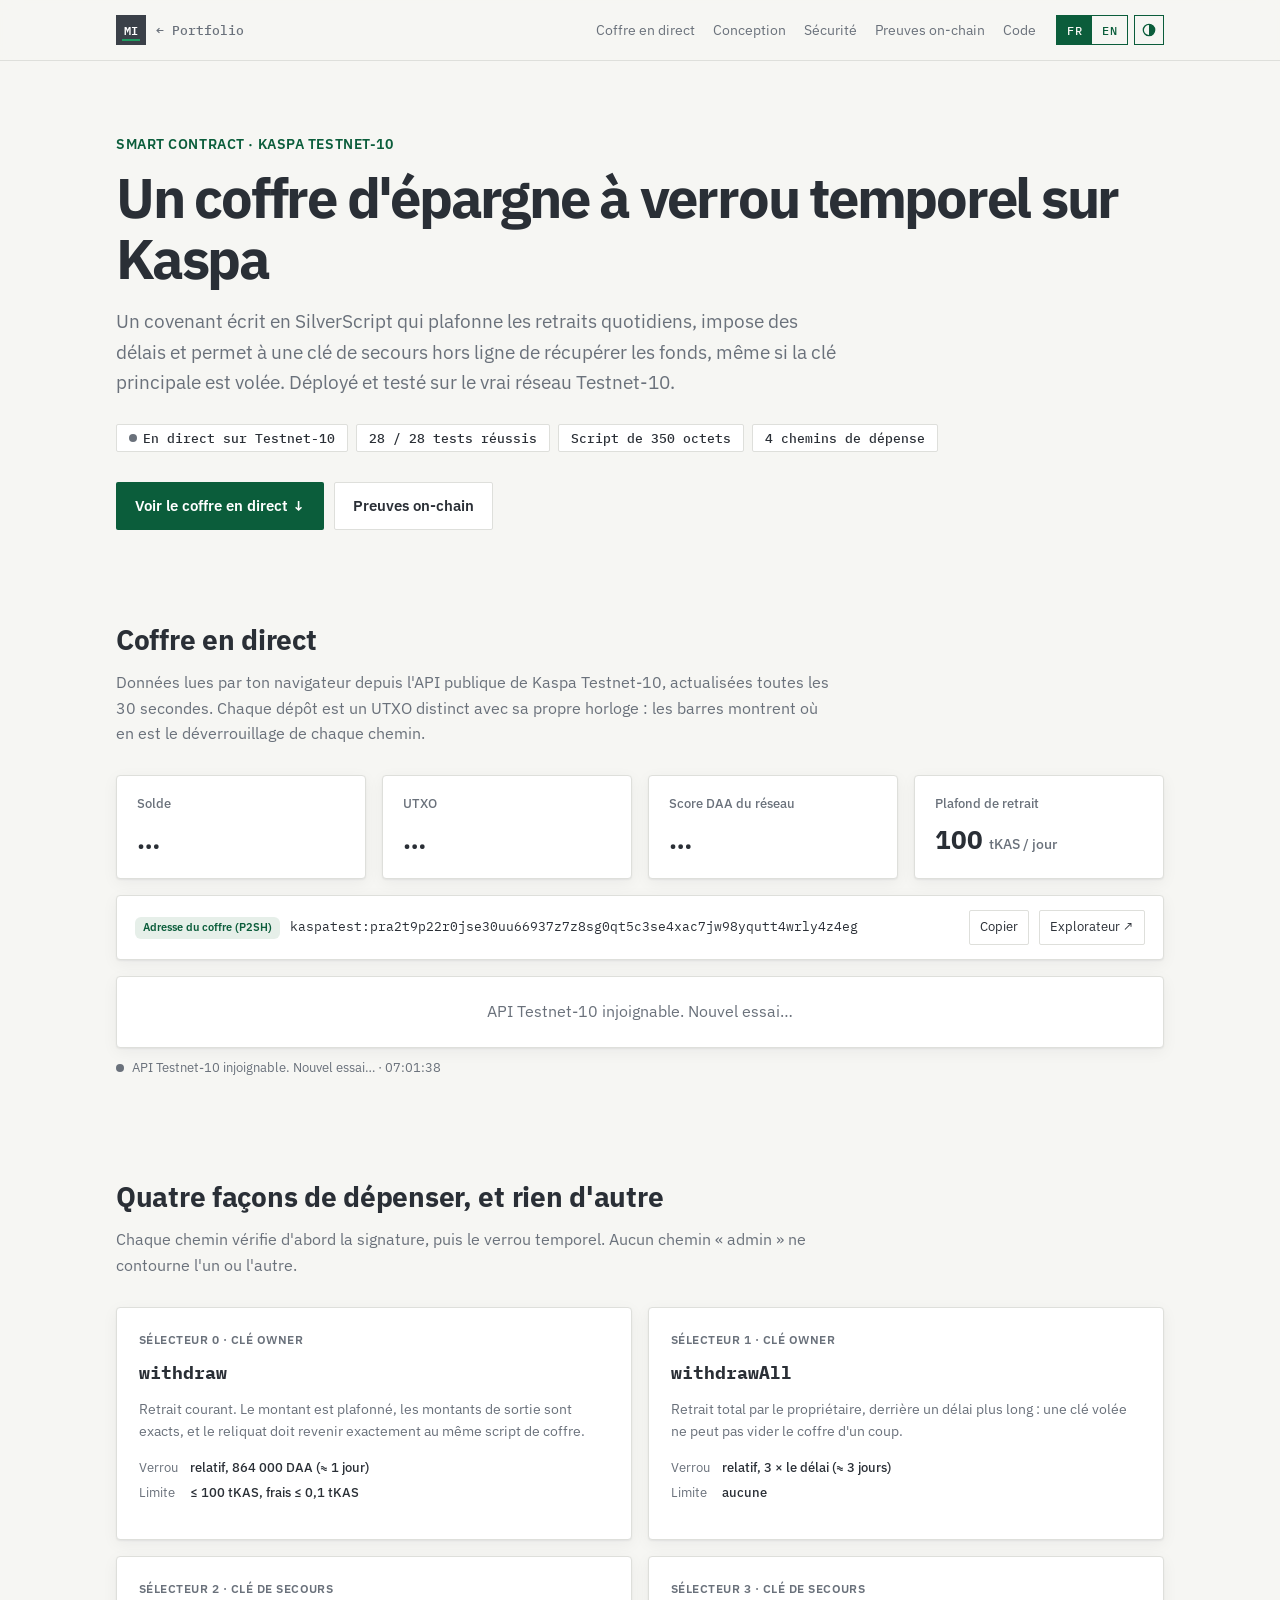
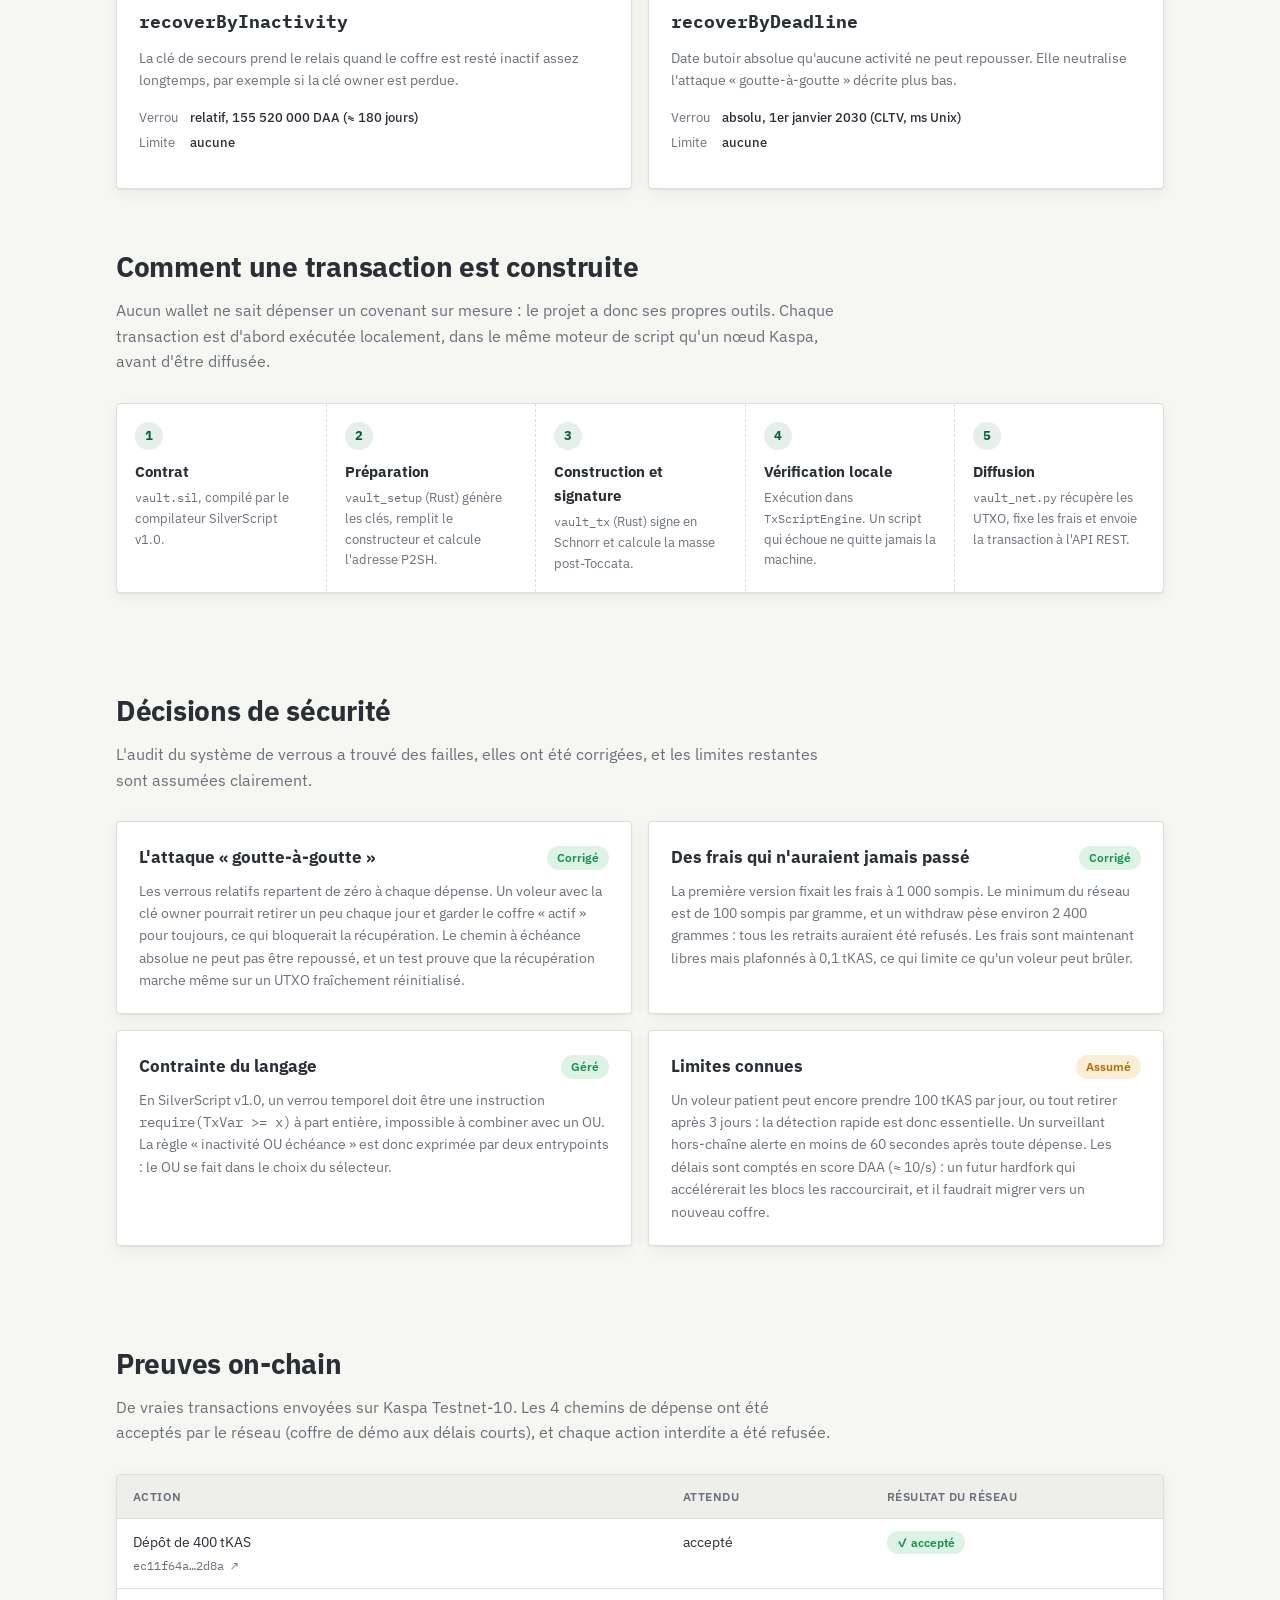
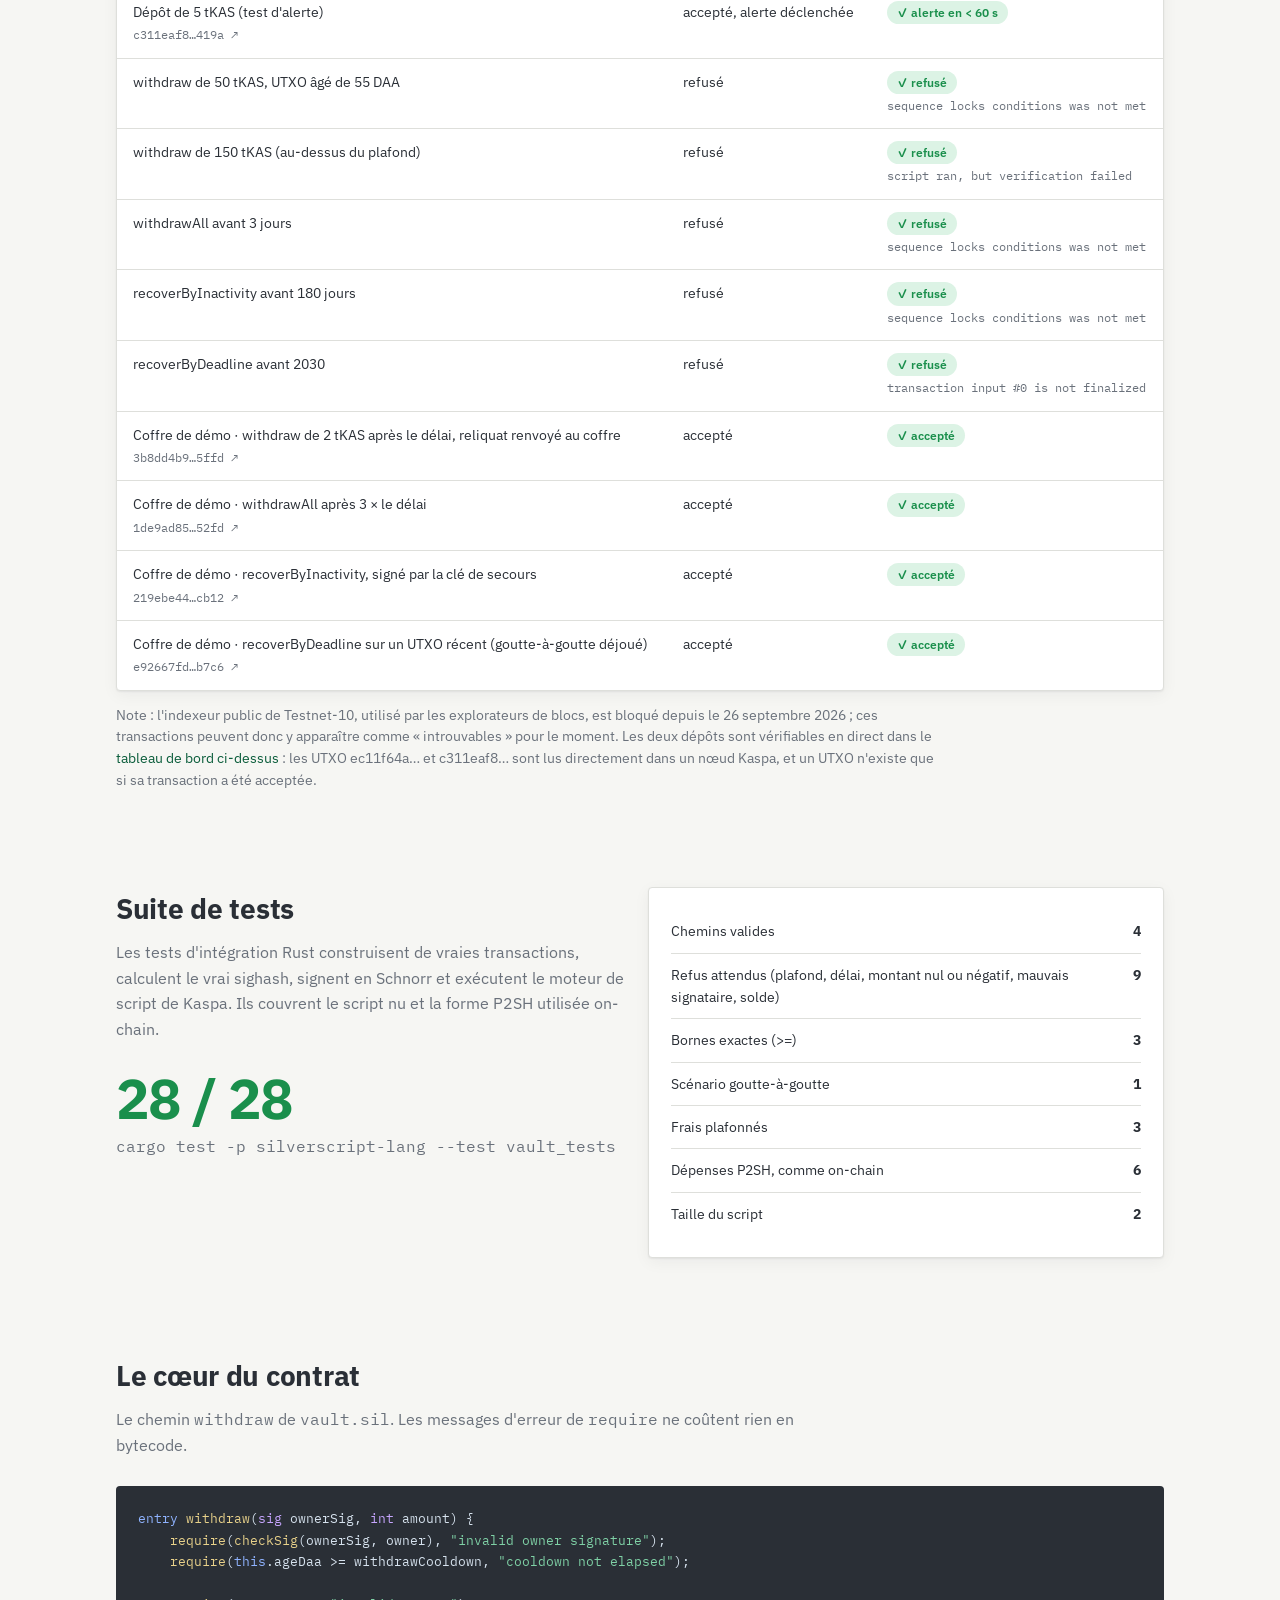
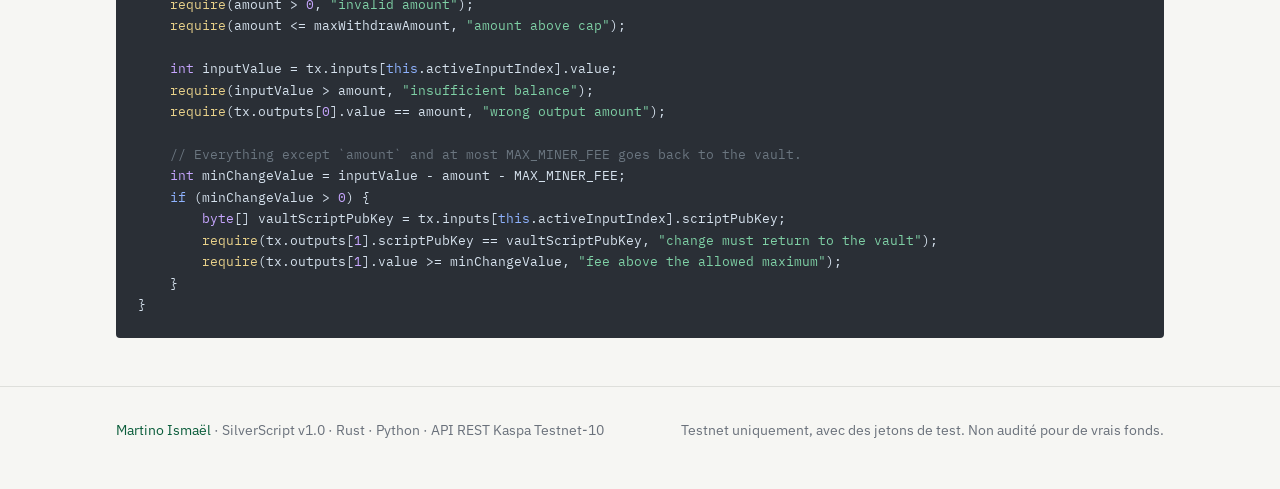
==== commit 0d8ddf8b: "Page Kaspa : note sur l'indexeur Testnet-10 bloqué (transactions introuvables dans l'explorateur) Co" ====
--- a/projets/kaspa-vault/index.html
+++ b/projets/kaspa-vault/index.html
@@ -224,6 +224,7 @@
 th { color: var(--muted); font-weight: 600; font-size: 12px; text-transform: uppercase; letter-spacing: .04em; background: var(--surface-2); }
 tr:last-child td { border-bottom: 0; }
 td .mono { font-size: 12px; color: var(--muted); }
+.ev-note { margin: 14px 0 0; font-size: 13.5px; color: var(--muted); max-width: 820px; }
 
 /* Tests */
 .tests { padding: 22px; }
@@ -450,6 +451,7 @@
         </tbody>
       </table>
     </div>
+    <p class="ev-note" data-i18n="ev.note"></p>
   </div>
 </section>
 
@@ -573,6 +575,7 @@
       "ev.r3": "withdraw 50 tKAS, UTXO 55 DAA old", "ev.r4": "withdraw 150 tKAS (over the cap)", "ev.r5": "withdrawAll before 3 days",
       "ev.r6": "recoverByInactivity before 180 days", "ev.r7": "recoverByDeadline before 2030", "ev.r8": "withdraw 50 tKAS after 1 day",
       "ev.scheduled": "⏳ scheduled",
+      "ev.note": "Note: the public Testnet-10 indexer used by block explorers has been stalled since 26 September 2026, so these transactions may show as \"not found\" there for now. The two deposits can be checked live in the <a href=\"#live\">dashboard above</a>: UTXOs ec11f64a… and c311eaf8… are read directly from a Kaspa node, and a UTXO only exists if its transaction was accepted.",
       "ev.d1": "Demo vault · withdraw 2 tKAS after the cooldown, change back to the vault",
       "ev.d2": "Demo vault · withdrawAll after 3 × cooldown",
       "ev.d3": "Demo vault · recoverByInactivity, signed by the backup key",
@@ -640,6 +643,7 @@
       "ev.r3": "withdraw de 50 tKAS, UTXO âgé de 55 DAA", "ev.r4": "withdraw de 150 tKAS (au-dessus du plafond)", "ev.r5": "withdrawAll avant 3 jours",
       "ev.r6": "recoverByInactivity avant 180 jours", "ev.r7": "recoverByDeadline avant 2030", "ev.r8": "withdraw de 50 tKAS après 1 jour",
       "ev.scheduled": "⏳ programmé",
+      "ev.note": "Note : l'indexeur public de Testnet-10, utilisé par les explorateurs de blocs, est bloqué depuis le 26 septembre 2026 ; ces transactions peuvent donc y apparaître comme « introuvables » pour le moment. Les deux dépôts sont vérifiables en direct dans le <a href=\"#live\">tableau de bord ci-dessus</a> : les UTXO ec11f64a… et c311eaf8… sont lus directement dans un nœud Kaspa, et un UTXO n'existe que si sa transaction a été acceptée.",
       "ev.d1": "Coffre de démo · withdraw de 2 tKAS après le délai, reliquat renvoyé au coffre",
       "ev.d2": "Coffre de démo · withdrawAll après 3 × le délai",
       "ev.d3": "Coffre de démo · recoverByInactivity, signé par la clé de secours",
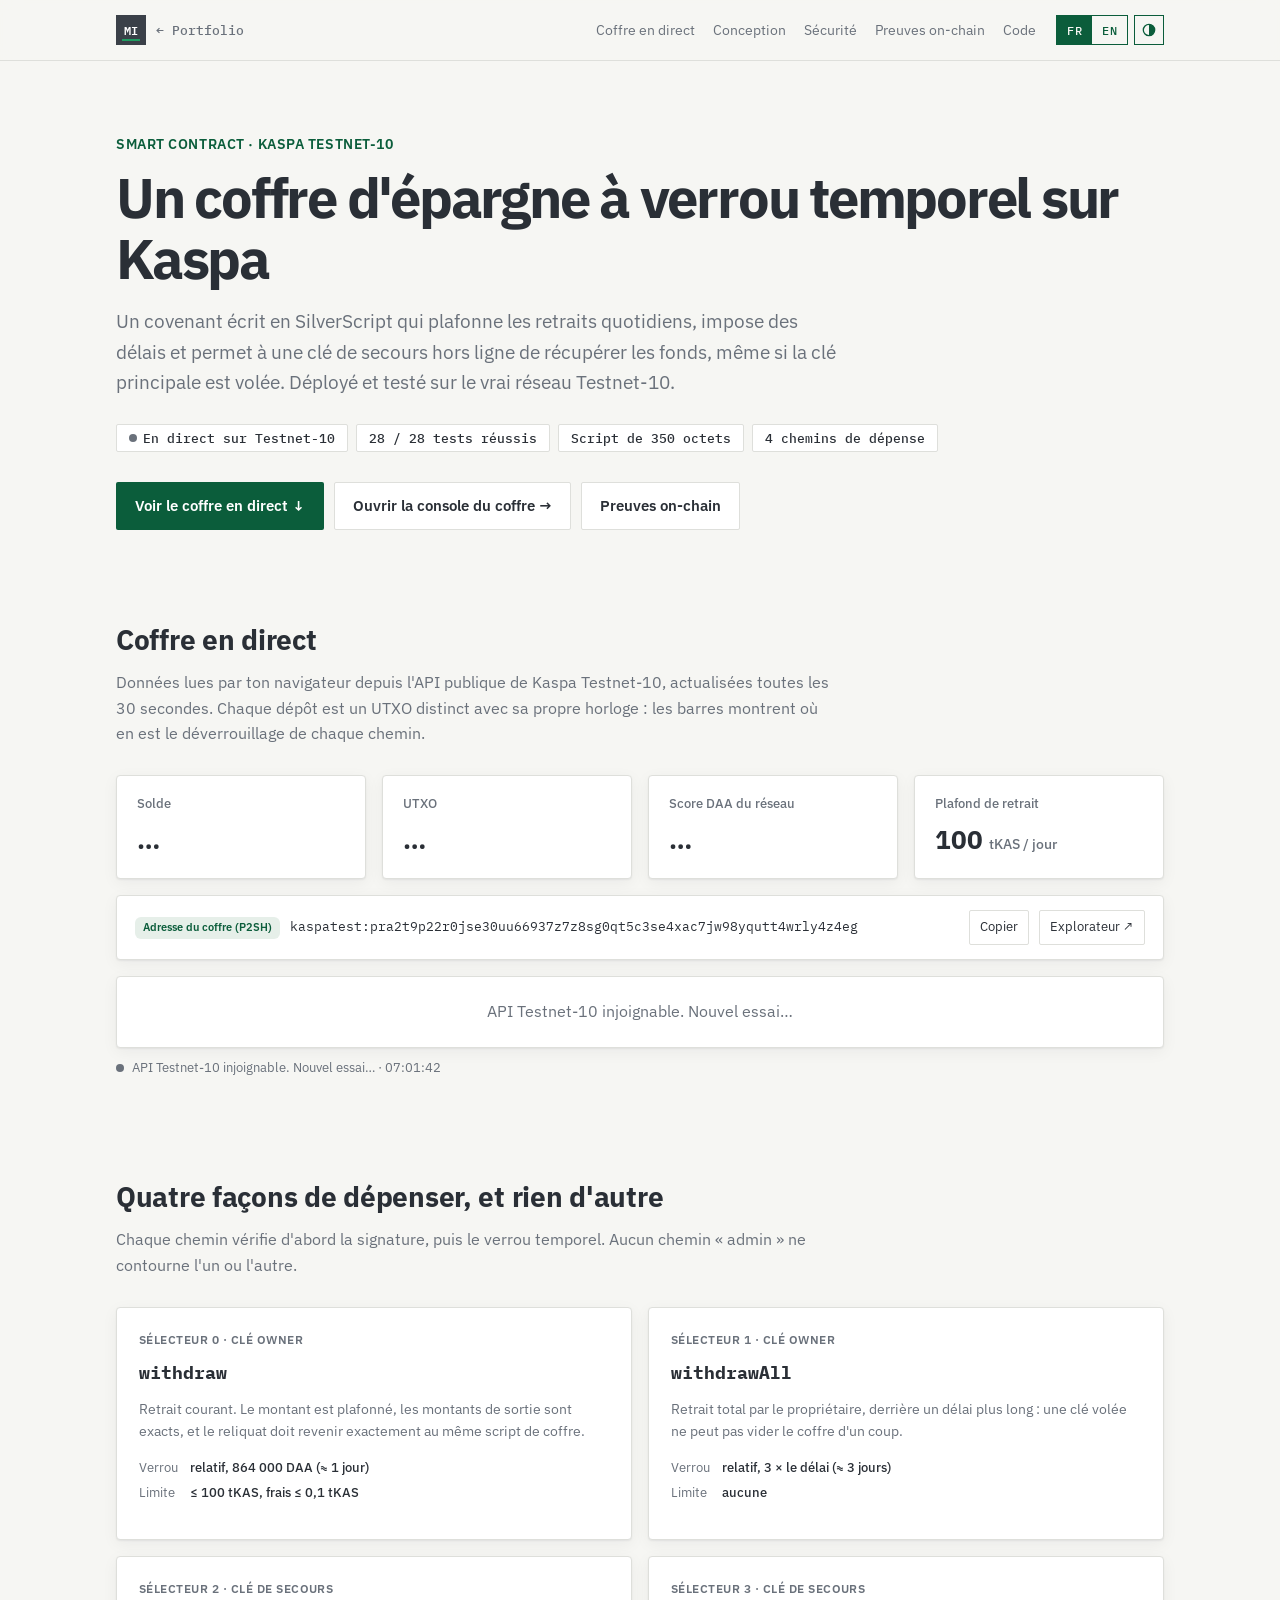
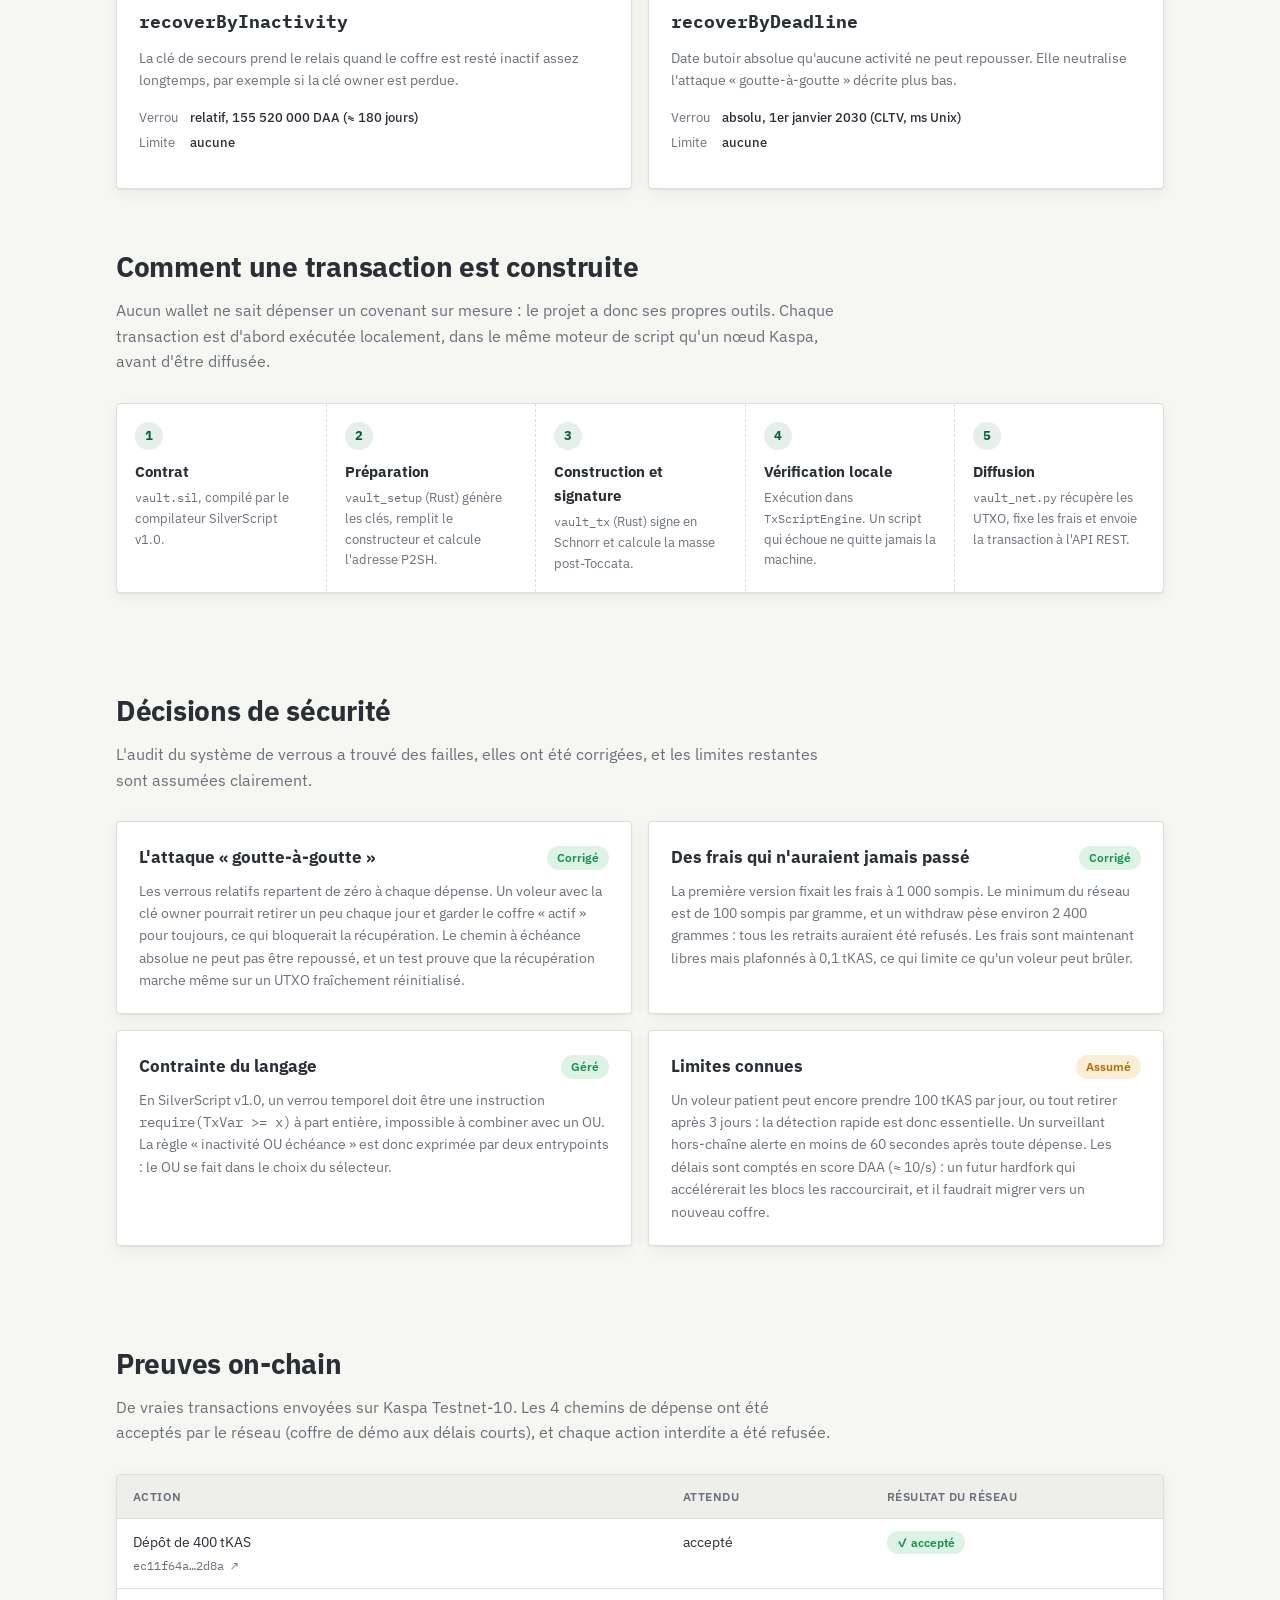
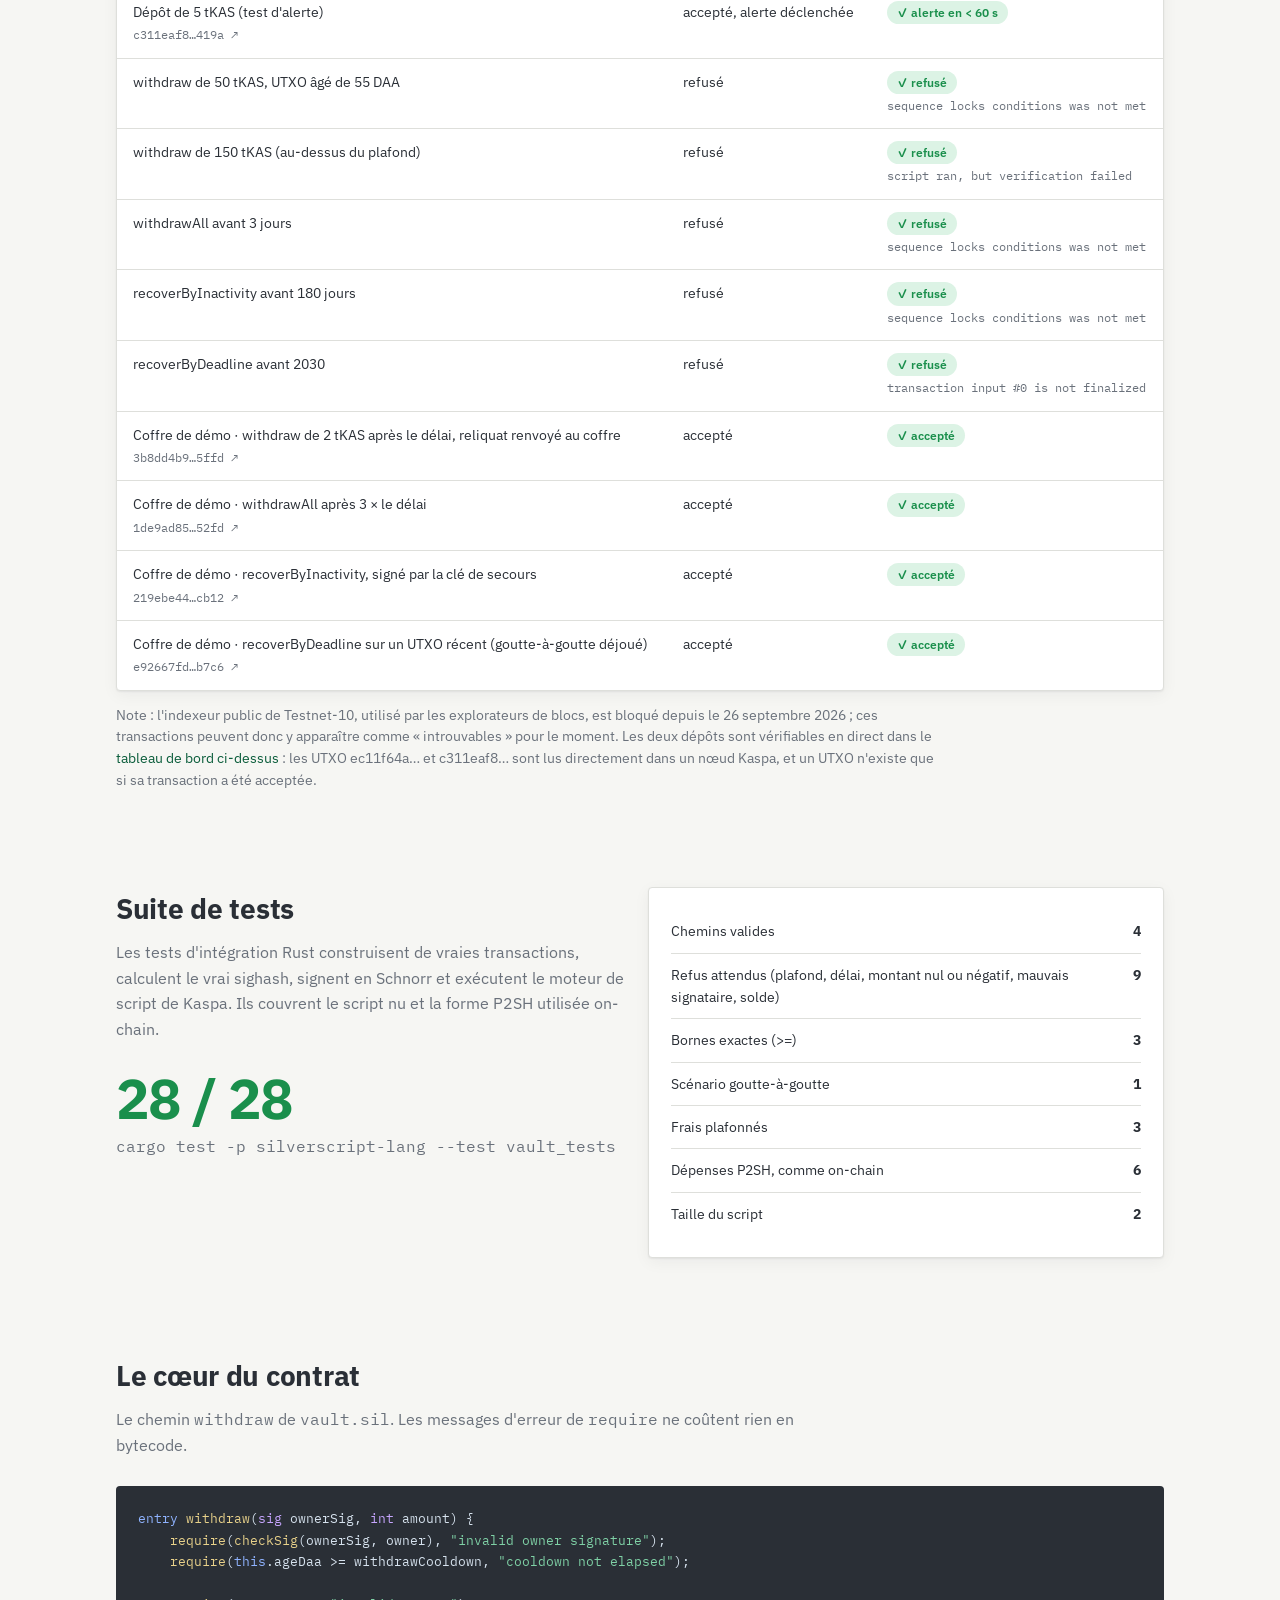
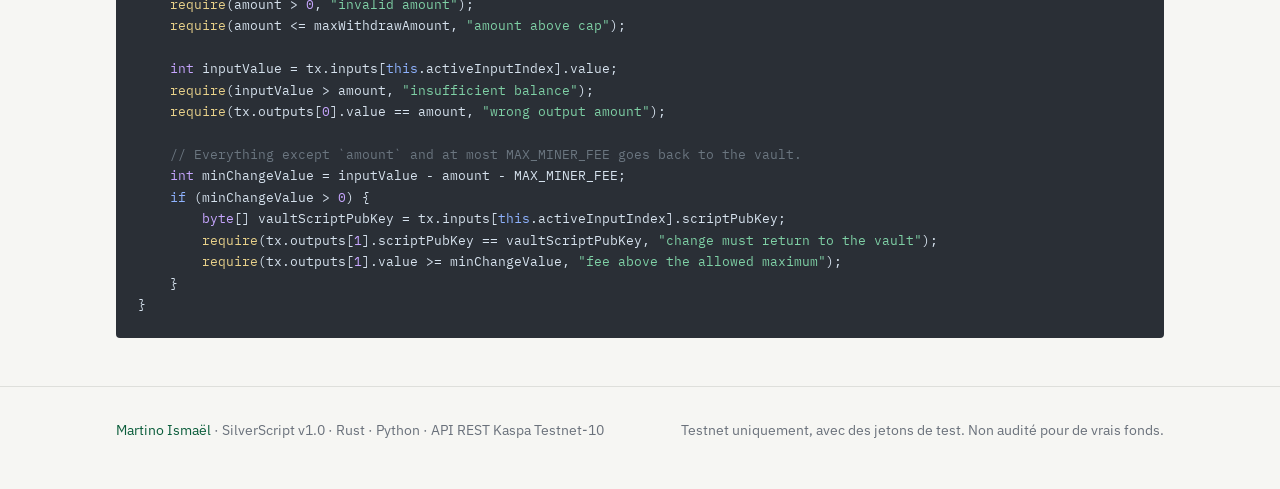
==== commit cbbf6973: "Ajout de la console du coffre Kaspa (version en ligne, lecture seule) Données en direct sur Testnet-" ====
--- a/projets/kaspa-vault/index.html
+++ b/projets/kaspa-vault/index.html
@@ -276,6 +276,7 @@
     </div>
     <div class="cta">
       <a class="btn primary" href="#live" data-i18n="cta.live">See the live vault ↓</a>
+      <a class="btn secondary" href="console/" data-i18n="cta.console">Open the vault console →</a>
       <a class="btn secondary" href="#evidence" data-i18n="cta.proof">On-chain proof</a>
     </div>
   </div>
@@ -533,7 +534,7 @@
       "hero.title": "A time-locked savings vault on Kaspa",
       "hero.lede": "A covenant written in SilverScript that caps daily withdrawals, enforces cooldowns, and gives a cold backup key a way to recover funds, even if the main key is stolen. Deployed and tested against the real Testnet-10 network.",
       "badge.live": "Live on Testnet-10", "badge.tests": "28 / 28 tests passing", "badge.size": "350-byte script", "badge.paths": "4 spending paths",
-      "cta.live": "See the live vault ↓", "cta.proof": "On-chain proof",
+      "cta.live": "See the live vault ↓", "cta.proof": "On-chain proof", "cta.console": "Open the vault console →",
       "live.title": "Live vault",
       "live.sub": "Read directly from the Kaspa Testnet-10 public API in your browser, refreshed every 30 seconds. Each deposit is its own UTXO with its own clock: the progress bars show how close each spending path is to unlocking.",
       "stat.balance": "Balance", "stat.utxos": "UTXOs", "stat.daa": "Network DAA score", "stat.cap": "Withdraw cap", "unit.day": "day",
@@ -601,7 +602,7 @@
       "hero.title": "Un coffre d'épargne à verrou temporel sur Kaspa",
       "hero.lede": "Un covenant écrit en SilverScript qui plafonne les retraits quotidiens, impose des délais et permet à une clé de secours hors ligne de récupérer les fonds, même si la clé principale est volée. Déployé et testé sur le vrai réseau Testnet-10.",
       "badge.live": "En direct sur Testnet-10", "badge.tests": "28 / 28 tests réussis", "badge.size": "Script de 350 octets", "badge.paths": "4 chemins de dépense",
-      "cta.live": "Voir le coffre en direct ↓", "cta.proof": "Preuves on-chain",
+      "cta.live": "Voir le coffre en direct ↓", "cta.proof": "Preuves on-chain", "cta.console": "Ouvrir la console du coffre →",
       "live.title": "Coffre en direct",
       "live.sub": "Données lues par ton navigateur depuis l'API publique de Kaspa Testnet-10, actualisées toutes les 30 secondes. Chaque dépôt est un UTXO distinct avec sa propre horloge : les barres montrent où en est le déverrouillage de chaque chemin.",
       "stat.balance": "Solde", "stat.utxos": "UTXO", "stat.daa": "Score DAA du réseau", "stat.cap": "Plafond de retrait", "unit.day": "jour",
